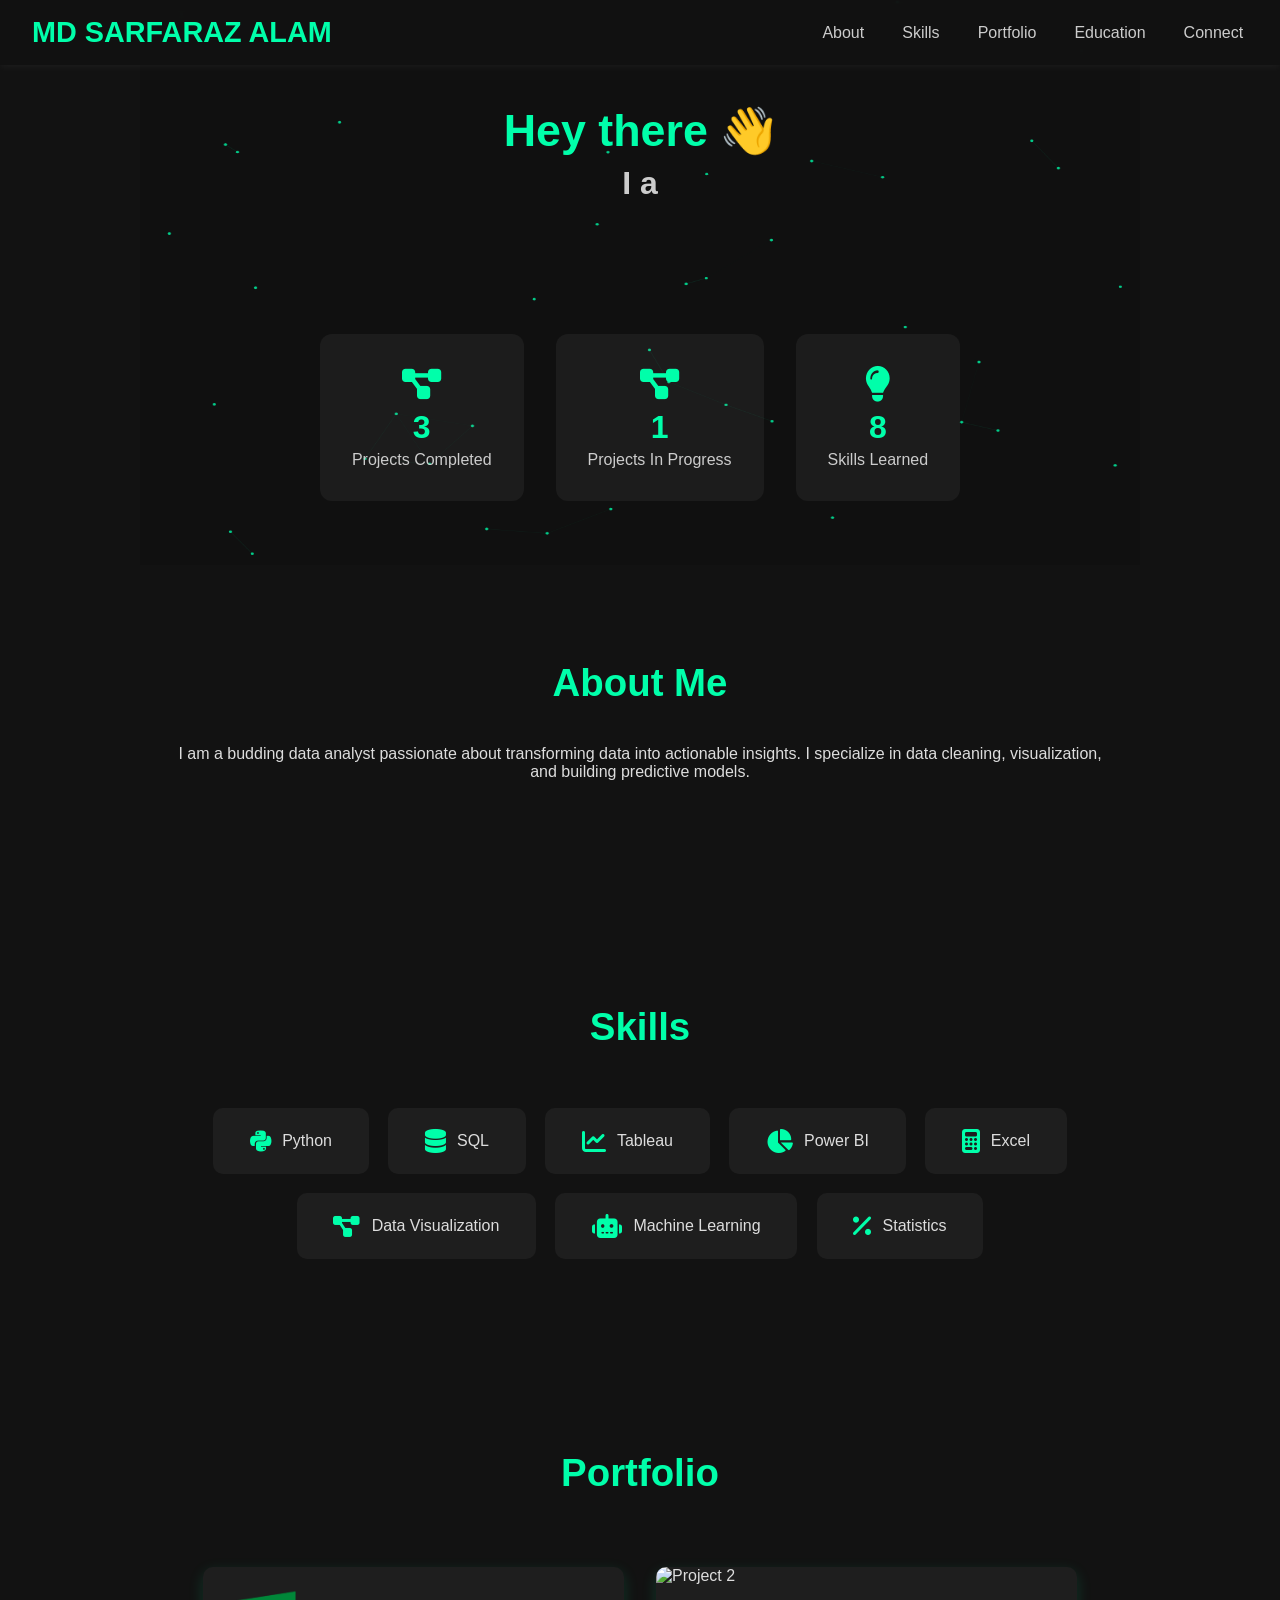
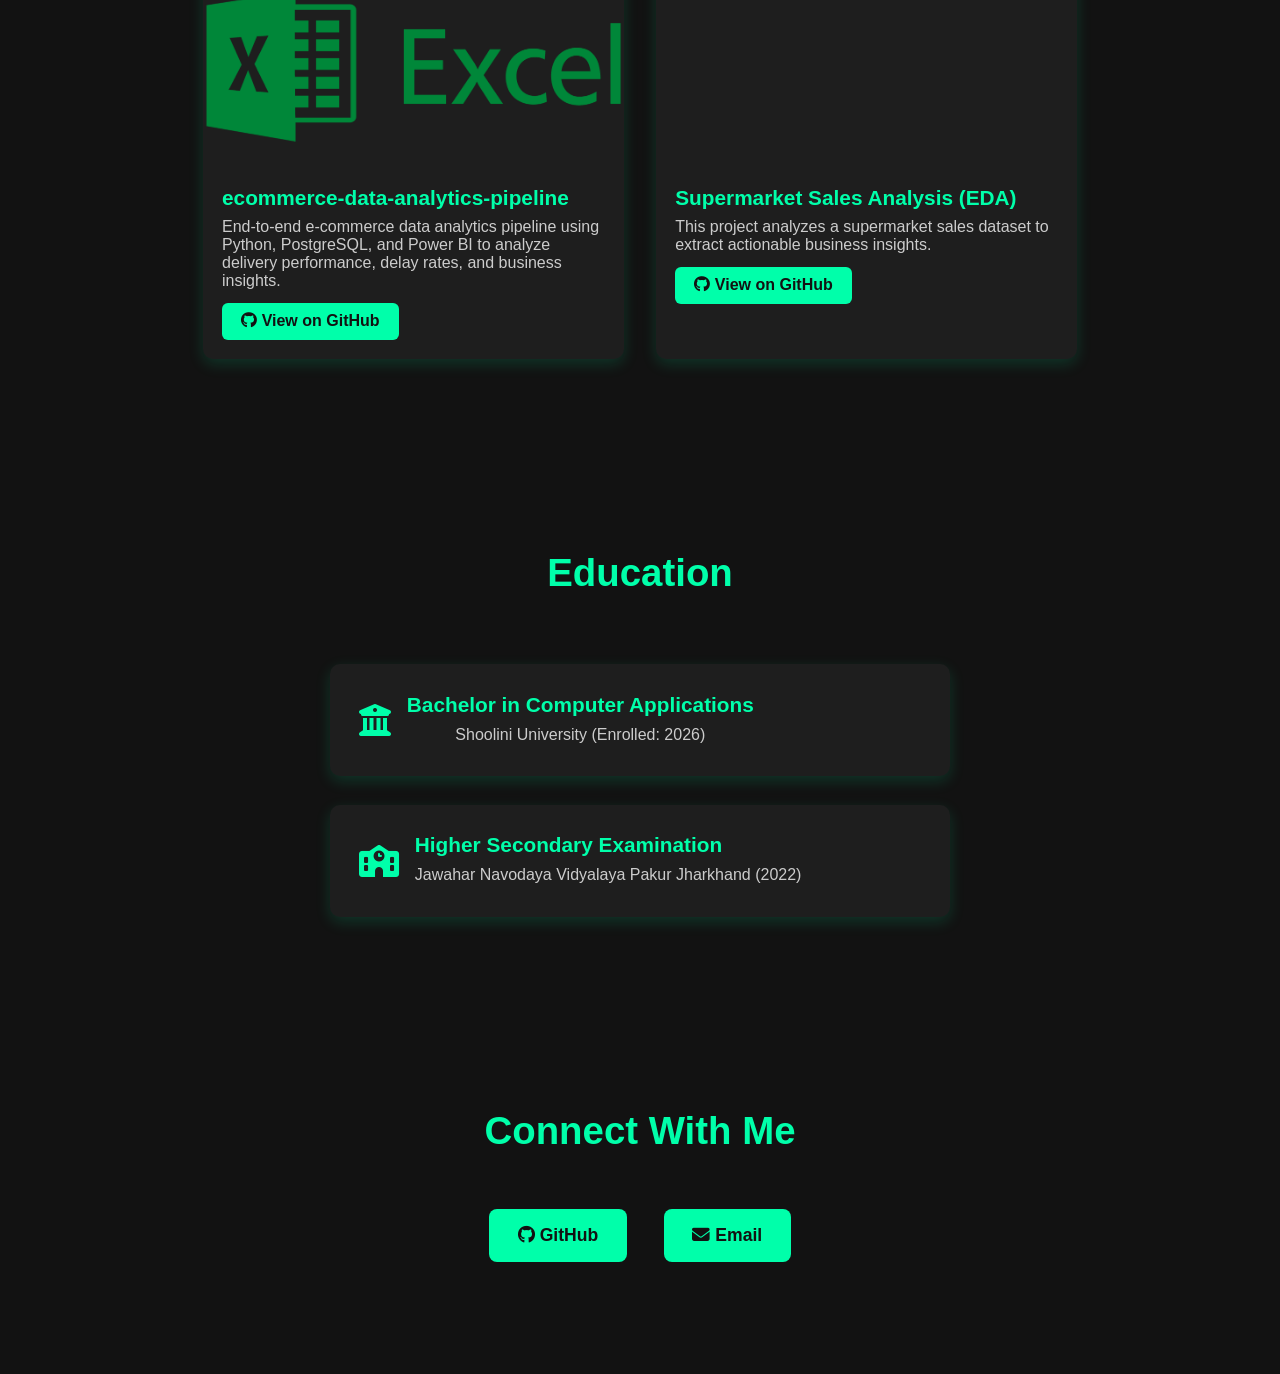
==== index.html @ b736d1e8 "Update index.html" ====
<!DOCTYPE html>
<html lang="en">
<head>
<meta charset="UTF-8">
<meta name="viewport" content="width=device-width, initial-scale=1.0">
<title>Data Analyst Portfolio</title>
<link rel="stylesheet" href="https://cdnjs.cloudflare.com/ajax/libs/font-awesome/6.5.0/css/all.min.css">

<style>
/* ===== Global Styles ===== */
* {margin:0;padding:0;box-sizing:border-box;font-family:'Segoe UI',sans-serif;}
body {background:#121212;color:#ddd;scroll-behavior:smooth;}
a {text-decoration:none;color:inherit;}

/* ===== Header ===== */
header {
  position:fixed;top:0;width:100%;padding:1rem 2rem;
  display:flex;justify-content:space-between;align-items:center;
  background:rgba(18,18,18,0.95);backdrop-filter:blur(8px);
  box-shadow:0 2px 8px rgba(255,255,255,0.05);z-index:1000;
}
header h1 {font-size:1.8rem;color:#00ffaa;font-weight:700;}
nav a {margin-left:1.5rem;font-weight:500;color:#ccc;padding:0.3rem;transition:0.3s;}
nav a.active {color:#00ffaa;border-bottom:2px solid #00ffaa;}
nav a:hover {color:#00ffaa;}

/* ===== Hero Section ===== */
.hero {
  position:relative;display:flex;flex-direction:column;
  align-items:center;justify-content:center;text-align:center;
  padding:6rem 2rem 4rem;overflow:hidden;color:#00ffaa;
}
#hero-bg {position:absolute;top:0;left:0;width:100%;height:100%;z-index:0;}

.hero-text {z-index:1;}
.hero-text h1, .hero-text h2 {
  margin:0.5rem 0;font-weight:700;
}
.hero-text h1 {font-size:2.8rem;}
.hero-text h2 {font-size:2rem;color:#ccc;}

/* ===== Blinking Cursor ===== */
.blink::after {
  content:"|";
  display:inline-block;
  margin-left:3px;
  animation: blink 1.2s infinite;
}
@keyframes blink {
  0%,50%,100% {opacity:1;}
  25%,75% {opacity:0;}
}

/* ===== Resume Button (Fade-in after intro) ===== */
.resume-btn {
  display:inline-block;
  margin:2rem 0 1.5rem 0;
  padding:0.6rem 1.8rem;
  font-size:0.95rem;
  font-weight:600;
  color:#121212;
  background:linear-gradient(135deg,#00ffaa,#00cc88);
  border-radius:50px;
  text-decoration:none;
  opacity:0;
  transform:translateY(20px);
  transition:opacity 1s ease, transform 1s ease;
}
.resume-btn.show {
  opacity:1;
  transform:translateY(0);
}
.resume-btn i {margin-right:0.5rem; transition: transform 0.3s;}
.resume-btn:hover i {transform:translateY(3px);}
.resume-btn:hover {box-shadow:0 6px 18px rgba(0,255,170,0.45);background:linear-gradient(135deg,#00cc88,#00ffaa);}

/* ===== Stats Boxes ===== */
.stats {
  display:flex;justify-content:center;flex-wrap:wrap;gap:2rem;margin-top:2rem;z-index:1;
}
.stat {
  background:rgba(255,255,255,0.05);padding:2rem;border-radius:12px;
  min-width:160px;text-align:center;transition:0.3s;
}
.stat i {font-size:2.2rem;color:#00ffaa;margin-bottom:0.5rem;display:block;}
.stat h3 {font-size:2rem;margin-bottom:0.3rem;}
.stat p {font-size:1rem;color:#ccc;}
.stat:hover {transform:translateY(-5px);box-shadow:0 8px 20px rgba(0,255,170,0.2);}

/* ===== Sections ===== */
section {padding:6rem 2rem;max-width:1000px;margin:auto;}
section h2 {font-size:2.4rem;margin-bottom:2.5rem;text-align:center;color:#00ffaa;}
#about {text-align:center;}
#about p {margin-bottom:2rem;}
.education p {max-width:720px;margin:auto;text-align:center;color:#ccc;font-size:1.1rem;line-height:1.6;}

/* ===== Skills ===== */
.skills {display:flex;flex-wrap:wrap;justify-content:center;gap:1.2rem;}
.skill {
  background:#1e1e1e;padding:1.3rem 2.3rem;border-radius:10px;
  display:flex;align-items:center;gap:0.7rem;font-weight:500;color:#ddd;transition:0.3s;
}
.skill i {font-size:1.5rem;color:#00ffaa;}
.skill:hover {transform:translateY(-5px);box-shadow:0 10px 25px rgba(0,255,170,0.25);}

/* ===== Portfolio ===== */
.portfolio {display:flex;flex-direction:column;gap:2rem;justify-content:center;}
.projects-container {display:flex;flex-wrap:wrap;gap:2rem;justify-content:center;}
.project {
  flex:1 1 45%;max-width:45%;background:#1e1e1e;border-radius:10px;
  overflow:hidden;box-shadow:0 5px 15px rgba(0,255,170,0.15);transition:0.3s;display:flex;flex-direction:column;
}
.project img {width:100%;height:200px;object-fit:cover;transition:transform 0.4s;}
.project-content {padding:1.2rem;}
.project-content h3 {color:#00ffaa;font-size:1.3rem;margin-bottom:0.5rem;}
.project-content p {color:#ccc;margin-bottom:0.8rem;}
.project-btn {
  display:inline-block;padding:0.6rem 1.2rem;background:#00ffaa;color:#121212;
  border-radius:6px;font-weight:600;transition:0.3s;
}
.project-btn:hover {background:#00cc88;transform:scale(1.05);}
.project:hover img {transform:scale(1.05);}
.project:hover {transform:translateY(-5px);box-shadow:0 12px 35px rgba(0,255,170,0.3);}

/* ===== Education ===== */
.education {display:flex;flex-direction:column;gap:1.8rem;align-items:center;}
.edu-item {
  background:#1e1e1e;padding:1.8rem;border-radius:10px;width:100%;max-width:620px;
  display:flex;align-items:center;gap:1rem;box-shadow:0 5px 15px rgba(0,255,170,0.15);
}
.edu-item img {width:50px;height:50px;object-fit:contain;}
.edu-text {display:flex;flex-direction:column;}
.edu-text h3 {color:#00ffaa;margin-bottom:0.3rem;font-size:1.3rem;}
.edu-text p {color:#ccc;font-size:1rem;}

/* ===== Contact ===== */
.contact {text-align:center;}
.contact a {
  display:inline-block;margin:1rem;padding:1rem 1.8rem;border-radius:8px;
  background:#00ffaa;color:#121212;font-weight:600;transition:0.3s;font-size:1.1rem;
}
.contact a:hover {background:#00cc88;transform:scale(1.05);}

/* ===== Footer ===== */
footer {text-align:center;padding:2rem;background:#121212;color:#ccc;}

/* ===== Responsive ===== */
@media(max-width:768px){
  .project{flex:1 1 100%;max-width:100%;}
  .skill{padding:1rem 1.8rem;}
  .edu-item{flex-direction:column;align-items:center;text-align:center;}
}
</style>
</head>
<body>

<header>
<h1>MD SARFARAZ ALAM</h1>
<nav>
<a href="#about">About</a>
<a href="#skills">Skills</a>
<a href="#portfolio">Portfolio</a>
<a href="#education">Education</a>
<a href="#contact">Connect</a>
</nav>
</header>

<section class="hero">
  <canvas id="hero-bg"></canvas>

  <div class="hero-text">
    <h1 id="line1"></h1>
    <h2 id="line2"></h2>
    <h3 id="line3"></h3>
  </div>

  <a href="resume.pdf" download class="resume-btn">
  <span><i class="fas fa-file-download"></i> Download Resume</span>
</a>

  <div class="stats">
    <div class="stat">
      <i class="fas fa-project-diagram"></i>
      <h3>3</h3>
      <p>Projects Completed</p>
    </div>
    <div class="stat">
      <i class="fas fa-project-diagram"></i>
      <h3>1</h3>
      <p>Projects In Progress</p>
    </div>
    <div class="stat">
      <i class="fas fa-lightbulb"></i>
      <h3>8</h3>
      <p>Skills Learned</p>
    </div>
  </div>
</section>
<section id="about">
<h2>About Me</h2>
<p>I am a budding data analyst passionate about transforming data into actionable insights. I specialize in data cleaning, visualization, and building predictive models.</p>
</section>

<section id="skills" class="skills">
<h2>Skills</h2>
<div class="skills">
<div class="skill"><i class="fab fa-python"></i> Python</div>
<div class="skill"><i class="fas fa-database"></i> SQL</div>
<div class="skill"><i class="fas fa-chart-line"></i> Tableau</div>
<div class="skill"><i class="fas fa-chart-pie"></i> Power BI</div>
<div class="skill"><i class="fas fa-calculator"></i> Excel</div>
<div class="skill"><i class="fas fa-project-diagram"></i> Data Visualization</div>
<div class="skill"><i class="fas fa-robot"></i> Machine Learning</div>
<div class="skill"><i class="fas fa-percent"></i> Statistics</div>
</div>
</section>

<section id="portfolio" class="portfolio">
<h2>Portfolio</h2>

<div class="projects-container">
<div class="project">
  <img src="Microsoft-Excel.png" alt="Project 1">
  <div class="project-content">
    <h3>ecommerce-data-analytics-pipeline</h3>
    <p>End-to-end e-commerce data analytics pipeline using Python, PostgreSQL, and Power BI to analyze delivery performance, delay rates, and business insights.

</p>
    <a href="https://github.com/sarfarazalamgit/ecommerce-data-analytics-pipeline" target="_blank" class="project-btn"><i class="fab fa-github"></i> View on GitHub</a>
  </div>
</div>

<div class="project">
  <img src="https://via.placeholder.com/400x200?text=Project+2" alt="Project 2">
  <div class="project-content">
    <h3>Supermarket Sales Analysis (EDA)</h3>
    <p>This project analyzes a supermarket sales dataset to extract actionable business insights.</p>
    <a href="https://github.com/sarfarazalamgit/supermarket-sales-analysis" target="_blank" class="project-btn"><i class="fab fa-github"></i> View on GitHub</a>
  </div>
</div>
</div>
</section>

<section id="education" class="education">
<h2>Education</h2>

<div class="edu-item">
  <i class="fas fa-university fa-2x" style="color:#00ffaa;"></i>
  <div class="edu-text">
    <h3>Bachelor in Computer Applications</h3>
    <p>Shoolini University (Enrolled: 2026)</p>
  </div>
</div>

<div class="edu-item">
  <i class="fas fa-school fa-2x" style="color:#00ffaa;"></i>
  <div class="edu-text">
    <h3>Higher Secondary Examination</h3>
    <p>Jawahar Navodaya Vidyalaya Pakur Jharkhand (2022)</p>
  </div>
</div>

</section>

<section id="contact" class="contact">
<h2>Connect With Me</h2>
<a href="https://github.com/sarfarazalamgit" target="_blank"><i class="fab fa-github"></i> GitHub</a>
<a href="mailto:sarfarazalam@tutamail.com"><i class="fas fa-envelope"></i> Email</a>
</section>

<script>
// ===== Calm Particle Network =====
const canvas = document.getElementById('hero-bg');
const ctx = canvas.getContext('2d');
let particles = [];
let mouse = { x: null, y: null };

// Resize canvas
function resizeCanvas() {
  canvas.width = window.innerWidth;
  canvas.height = window.innerHeight;
}
resizeCanvas();
window.addEventListener('resize', resizeCanvas);

// Mouse interaction
canvas.addEventListener('mousemove', e => {
  mouse.x = e.clientX;
  mouse.y = e.clientY;
});
canvas.addEventListener('mouseleave', () => {
  mouse.x = null;
  mouse.y = null;
});

// Particle class
class Particle {
  constructor() {
    this.x = Math.random() * canvas.width;
    this.y = Math.random() * canvas.height;
    this.vx = (Math.random() - 0.5) * 0.2;
    this.vy = (Math.random() - 0.5) * 0.2;
    this.radius = 2;
  }

  update() {
    this.x += this.vx;
    this.y += this.vy;

    if (this.x < 0 || this.x > canvas.width) this.vx *= -1;
    if (this.y < 0 || this.y > canvas.height) this.vy *= -1;

    if (mouse.x && mouse.y) {
      let dx = this.x - mouse.x;
      let dy = this.y - mouse.y;
      let dist = Math.sqrt(dx*dx + dy*dy);
      if (dist < 100) {
        this.vx += dx * 0.0005;
        this.vy += dy * 0.0005;
      }
    }
  }

  draw() {
    ctx.beginPath();
    ctx.arc(this.x, this.y, this.radius, 0, Math.PI * 2);
    ctx.fillStyle = 'rgba(0,255,170,0.6)';
    ctx.fill();
  }
}

// Create particles
for (let i = 0; i < 40; i++) {
  particles.push(new Particle());
}

// Connect particles
function connectParticles() {
  for (let i = 0; i < particles.length; i++) {
    for (let j = i + 1; j < particles.length; j++) {
      let dx = particles[i].x - particles[j].x;
      let dy = particles[i].y - particles[j].y;
      let dist = Math.sqrt(dx*dx + dy*dy);

      if (dist < 120) {
        ctx.beginPath();
        ctx.strokeStyle = `rgba(0,255,170,${0.15 * (1 - dist / 120)})`;
        ctx.lineWidth = 0.5;
        ctx.moveTo(particles[i].x, particles[i].y);
        ctx.lineTo(particles[j].x, particles[j].y);
        ctx.stroke();
      }
    }
  }
}

// Animate
function animate() {
  ctx.fillStyle = 'rgba(18,18,18,0.2)';
  ctx.fillRect(0, 0, canvas.width, canvas.height);

  particles.forEach(p => {
    p.update();
    p.draw();
  });

  connectParticles();
  requestAnimationFrame(animate);
}

animate();


// ===== Typing Animation =====
const line1Text = "Hey there 👋";
const line2Text = "I am MD SARFARAZ ALAM";
const line3Text = "Data Analyst";

function typeText(elementId, text, speed = 100, callback) {
  let i = 0;
  const elem = document.getElementById(elementId);

  function typing() {
    if (i < text.length) {
      elem.innerHTML += text.charAt(i);
      i++;
      setTimeout(typing, speed);
    } else if (callback) {
      callback();
    }
  }

  typing();
}

// Start typing
setTimeout(() => {
  typeText("line1", line1Text, 100, () => {
    typeText("line2", line2Text, 100, () => {
      typeText("line3", line3Text, 100, () => {

        // blinking cursor ONLY on last line
        document.getElementById("line3").classList.add("blink");

        // show resume button AFTER full intro
        const btn = document.querySelector(".resume-btn");
        btn.classList.add("show");

      });
    });
  });
}, 500);

// ===== Scroll Spy for Nav =====
const sections = document.querySelectorAll("section");
const navLinks = document.querySelectorAll("nav a");

function scrollSpy() {
  const scrollPos = window.scrollY + window.innerHeight / 2;

  sections.forEach(section => {
    const top = section.offsetTop;
    const bottom = top + section.offsetHeight;
    const id = section.getAttribute("id");

    if (scrollPos >= top && scrollPos < bottom) {
      navLinks.forEach(link => link.classList.remove("active"));
      const activeLink = document.querySelector(`nav a[href="#${id}"]`);
      if (activeLink) activeLink.classList.add("active");
    }
  });
}

// Trigger on scroll
window.addEventListener("scroll", scrollSpy);

// Initial call to highlight correct tab on page load
scrollSpy();
</script>

</body>
</html>
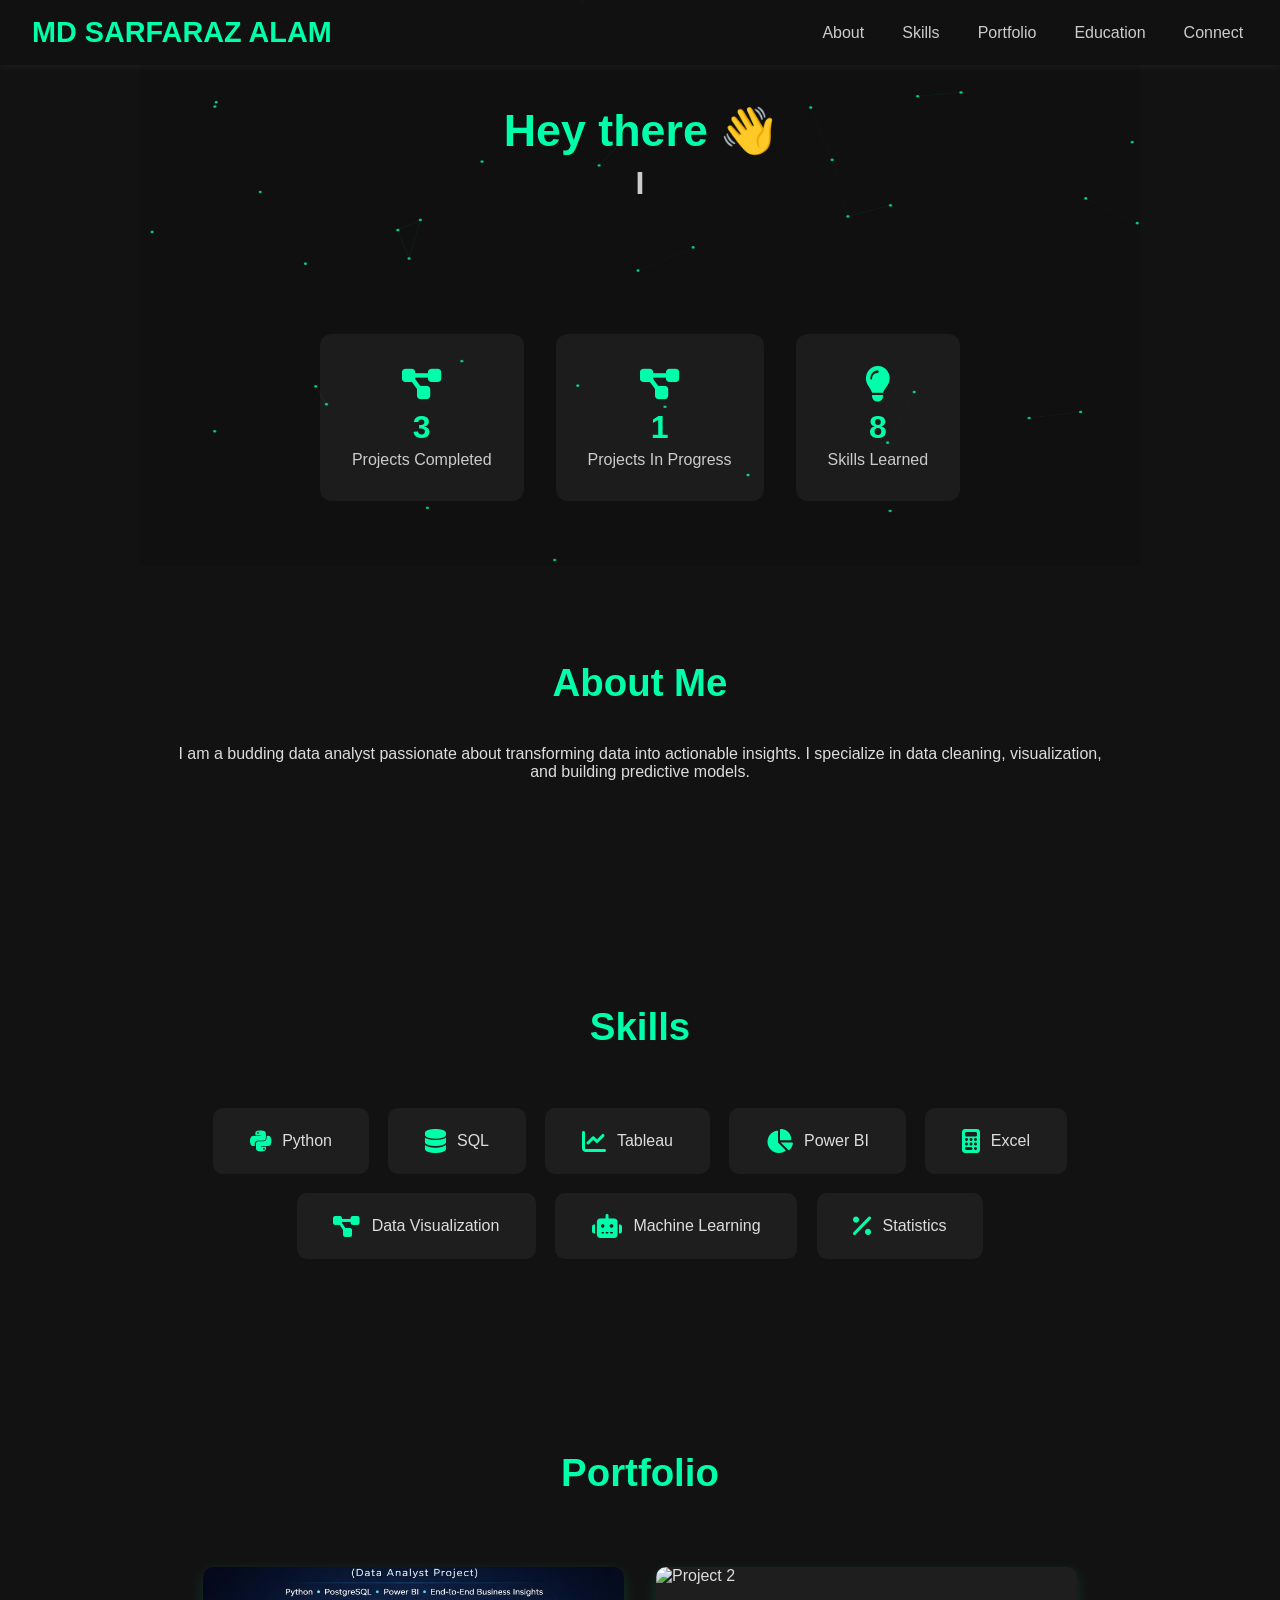
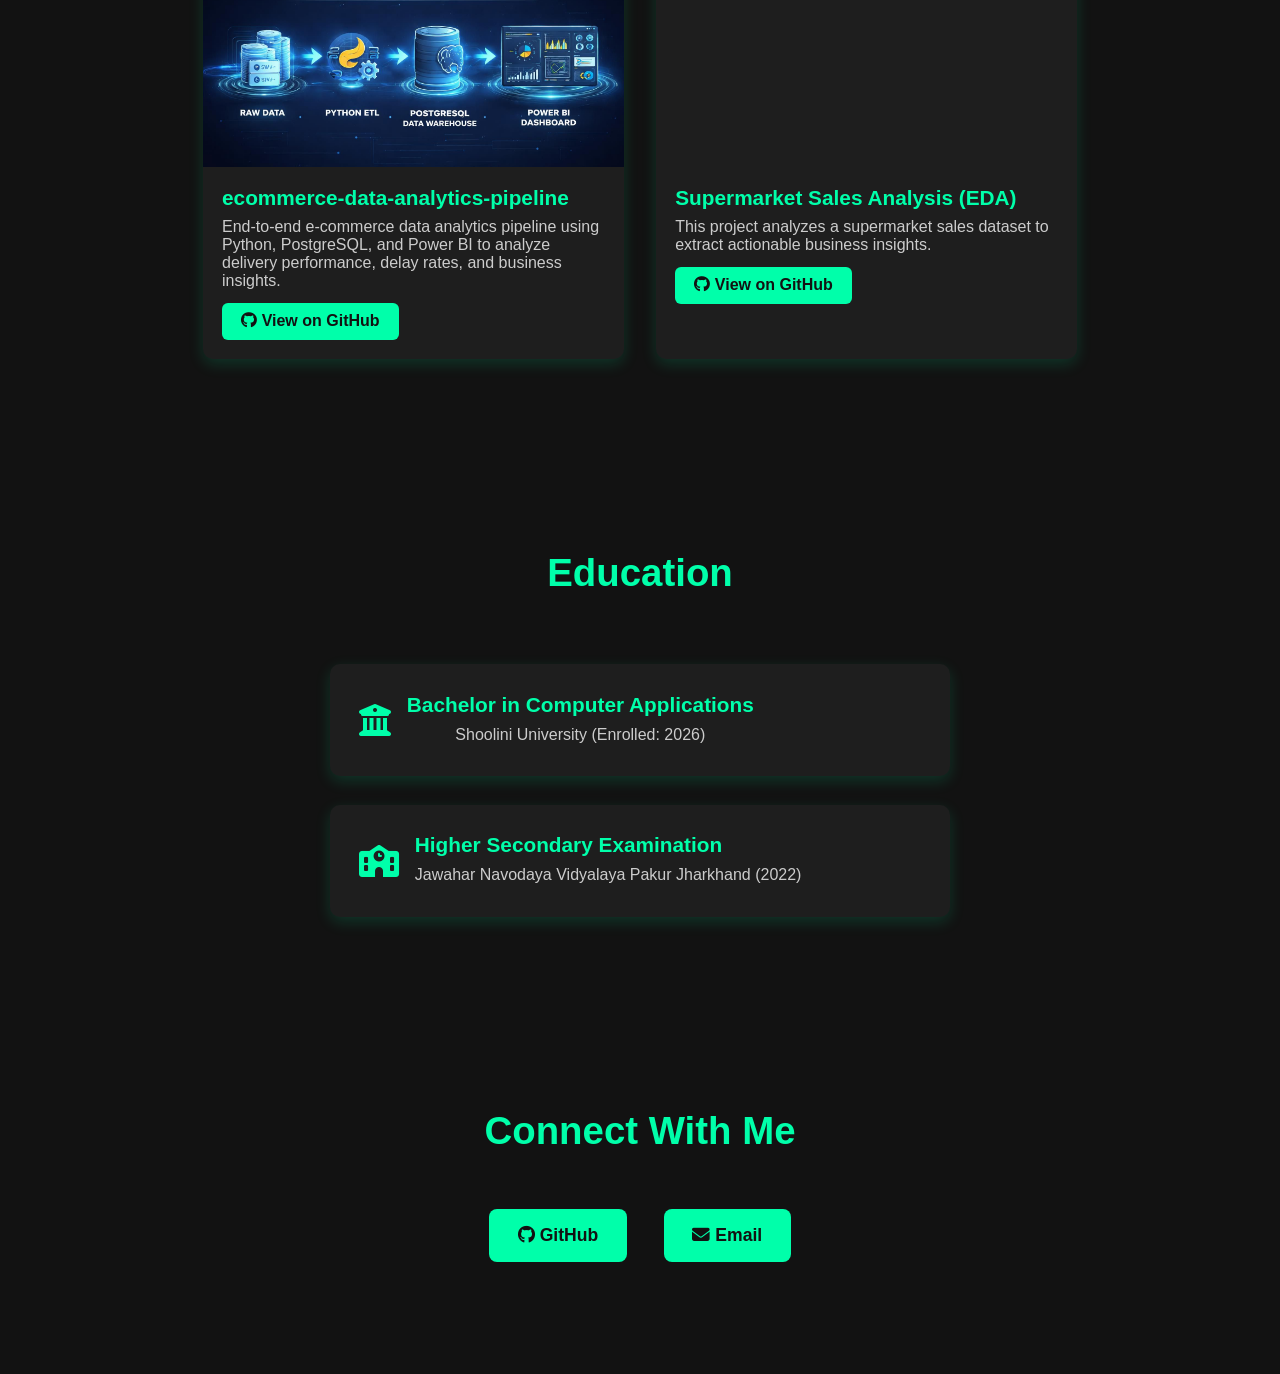
==== commit 78140979: "Update index.html" ====
--- a/index.html
+++ b/index.html
@@ -220,7 +220,7 @@
 
 <div class="projects-container">
 <div class="project">
-  <img src="Microsoft-Excel.png" alt="Project 1">
+  <img src="banner.jpeg" alt="Project 1">
   <div class="project-content">
     <h3>ecommerce-data-analytics-pipeline</h3>
     <p>End-to-end e-commerce data analytics pipeline using Python, PostgreSQL, and Power BI to analyze delivery performance, delay rates, and business insights.
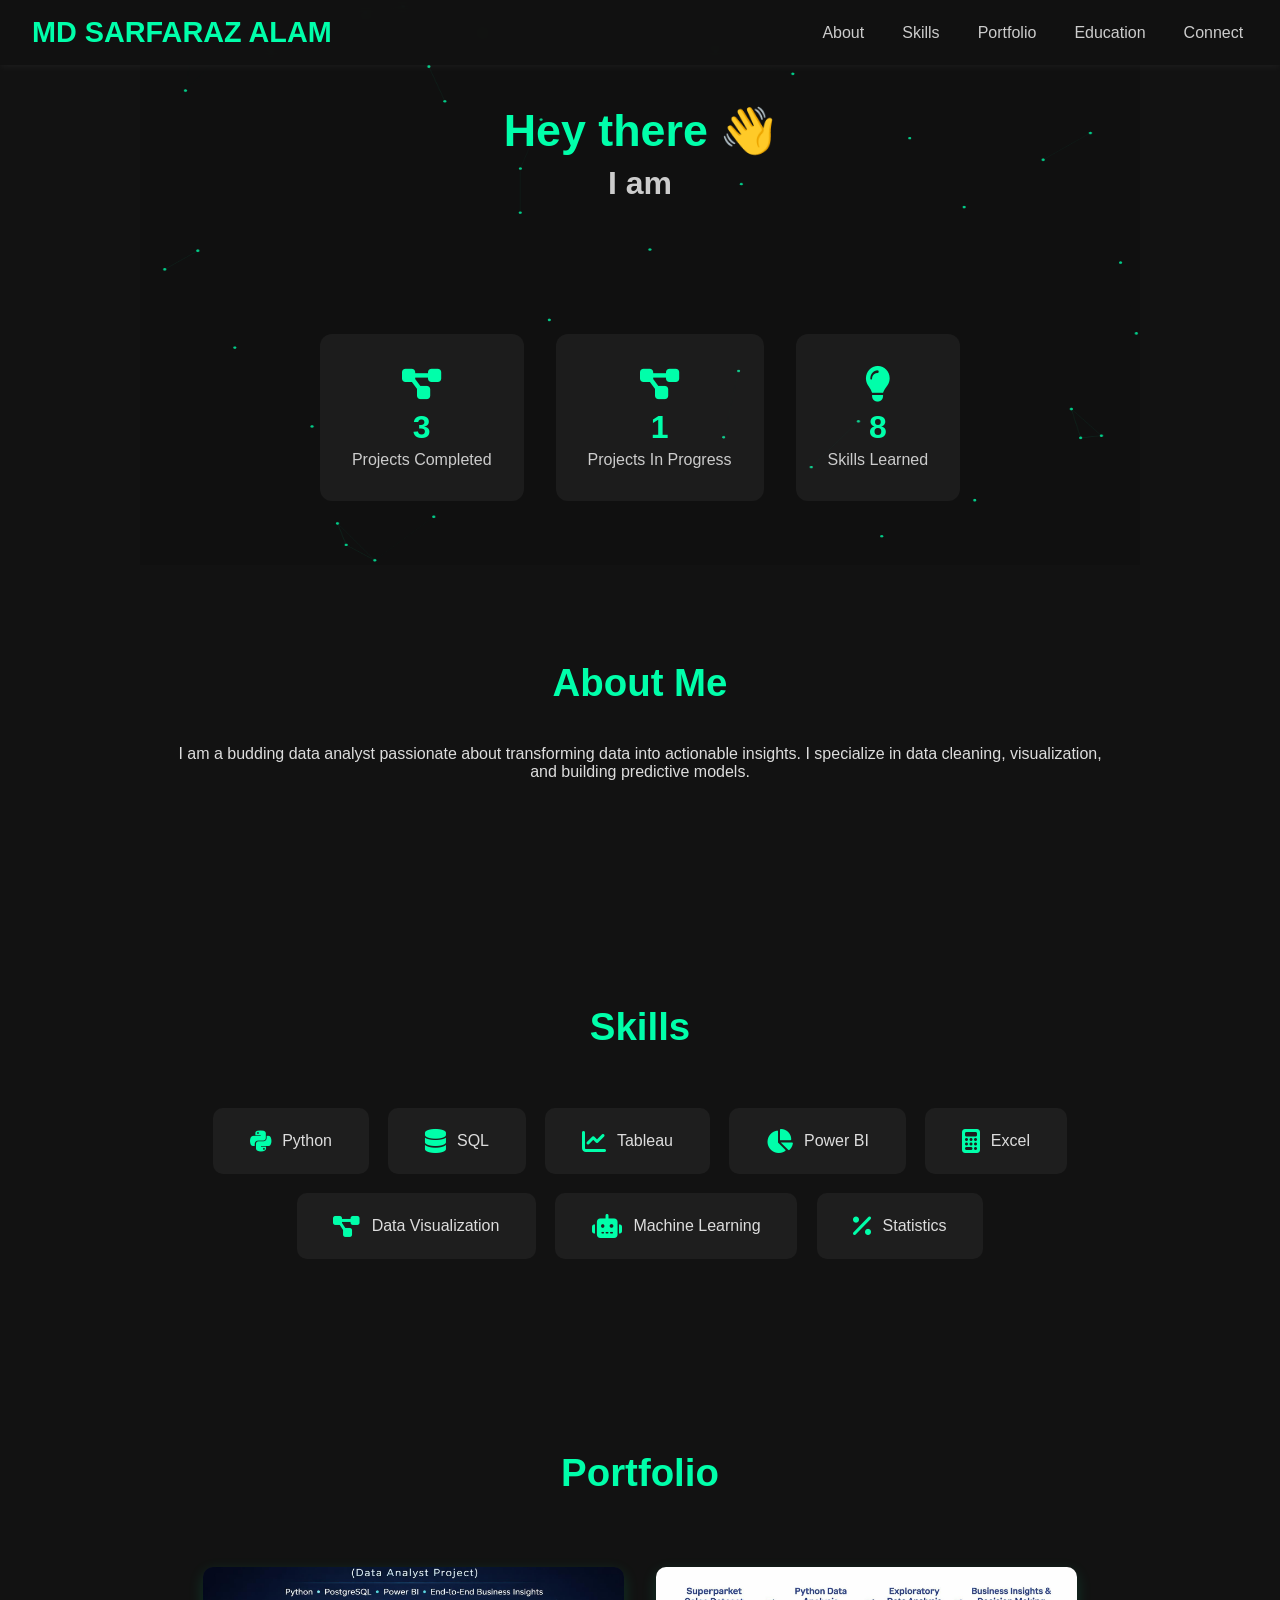
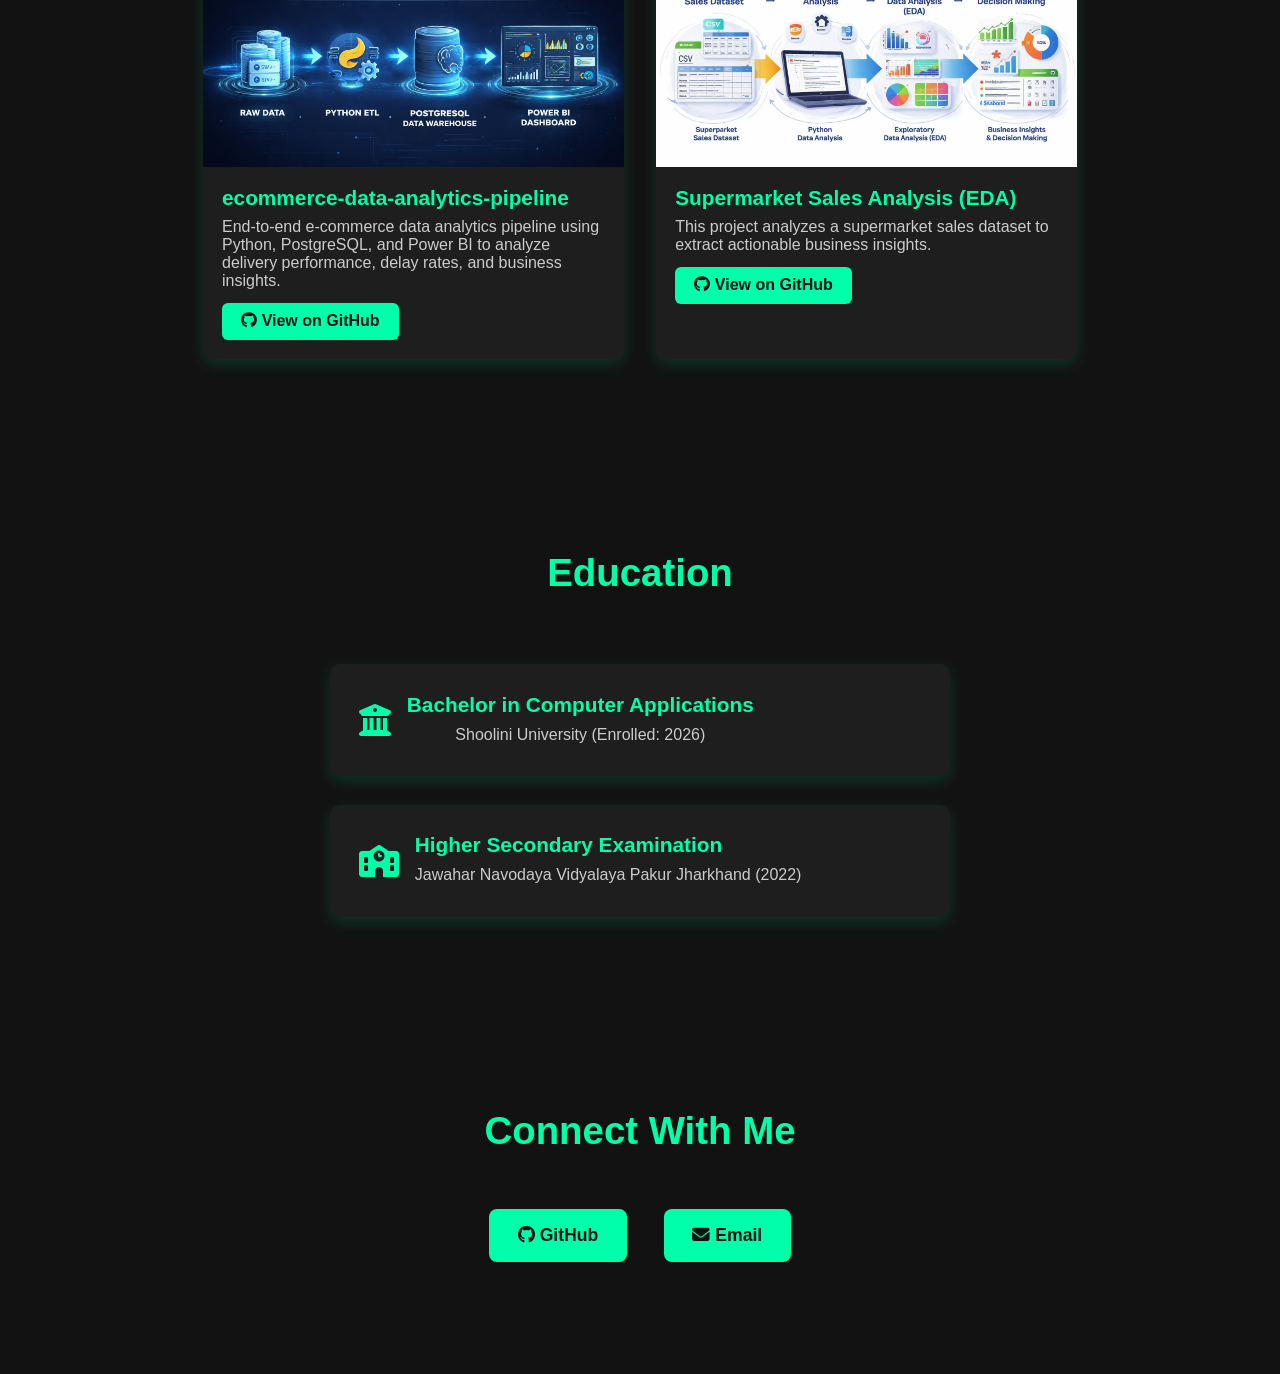
==== commit d8f2fd88: "Update index.html" ====
--- a/index.html
+++ b/index.html
@@ -231,7 +231,7 @@
 </div>
 
 <div class="project">
-  <img src="https://via.placeholder.com/400x200?text=Project+2" alt="Project 2">
+  <img src="eda_banner.jpeg" alt="Project 2">
   <div class="project-content">
     <h3>Supermarket Sales Analysis (EDA)</h3>
     <p>This project analyzes a supermarket sales dataset to extract actionable business insights.</p>
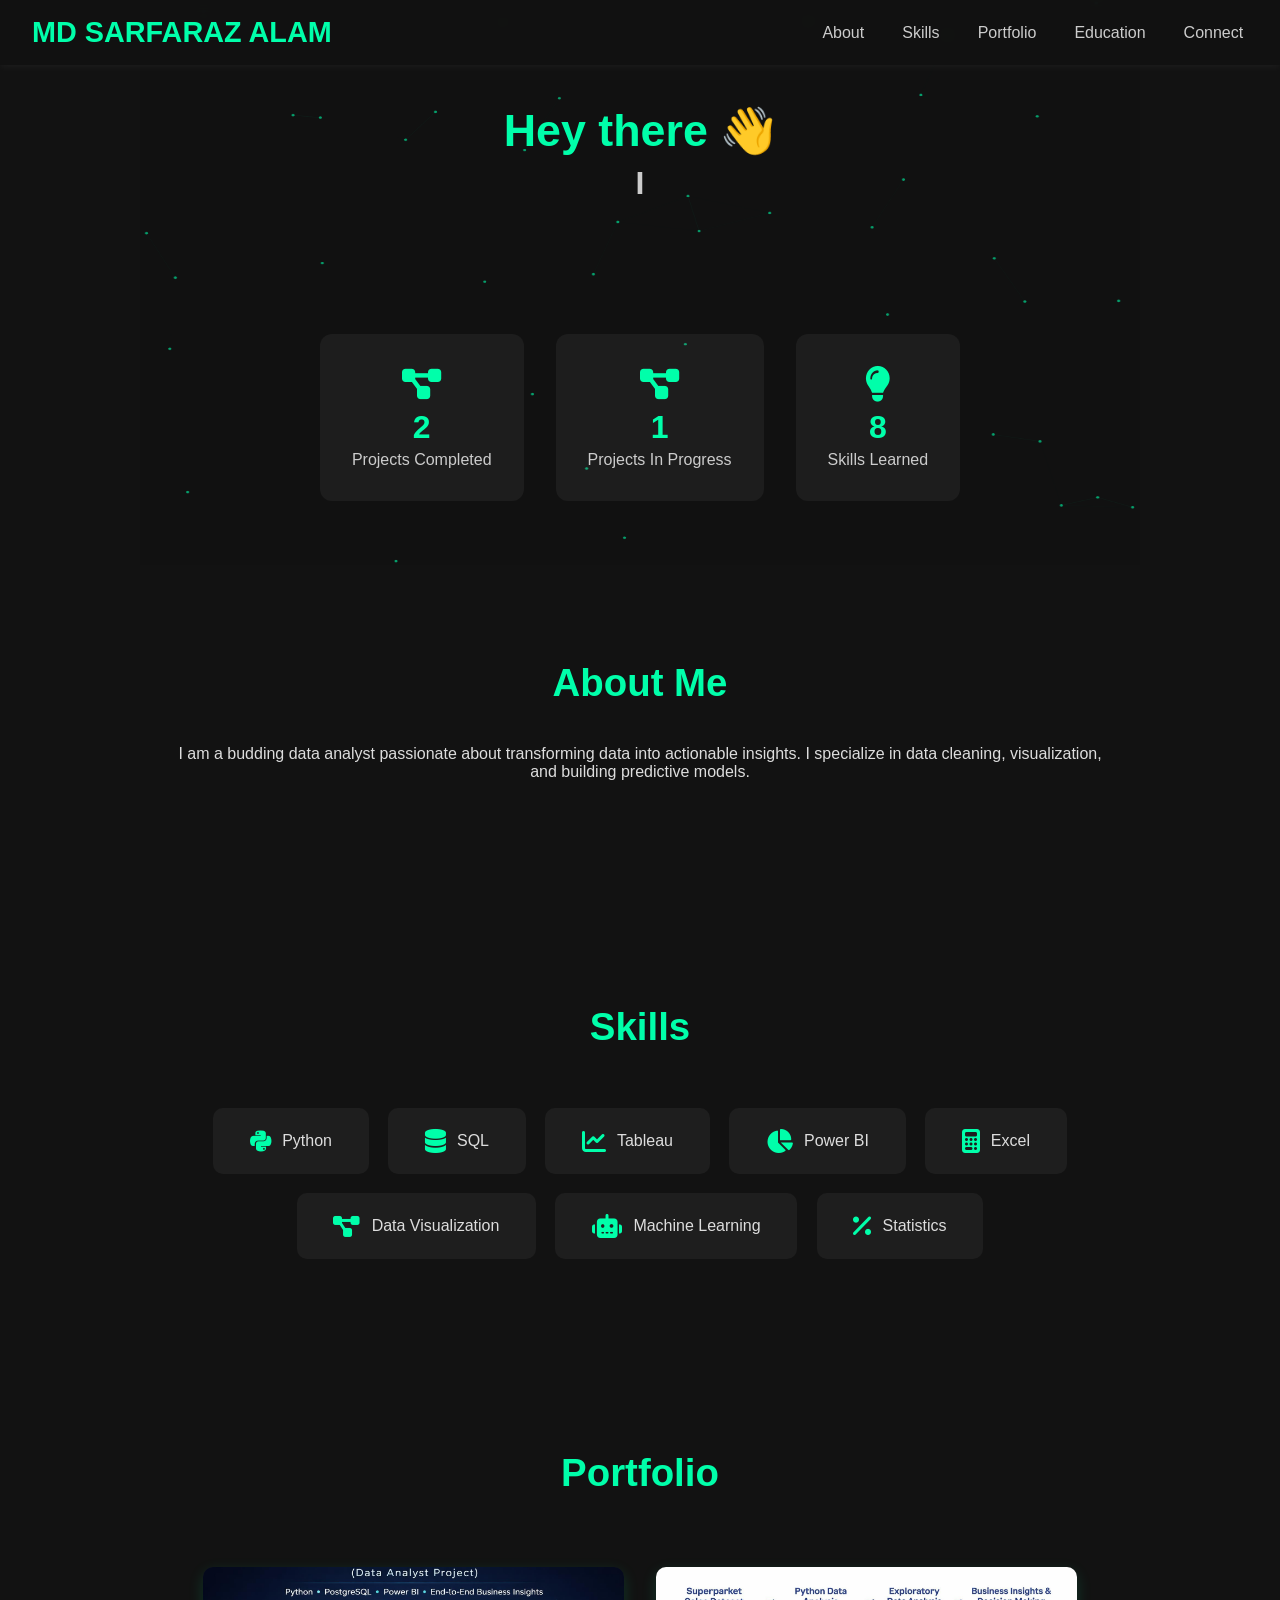
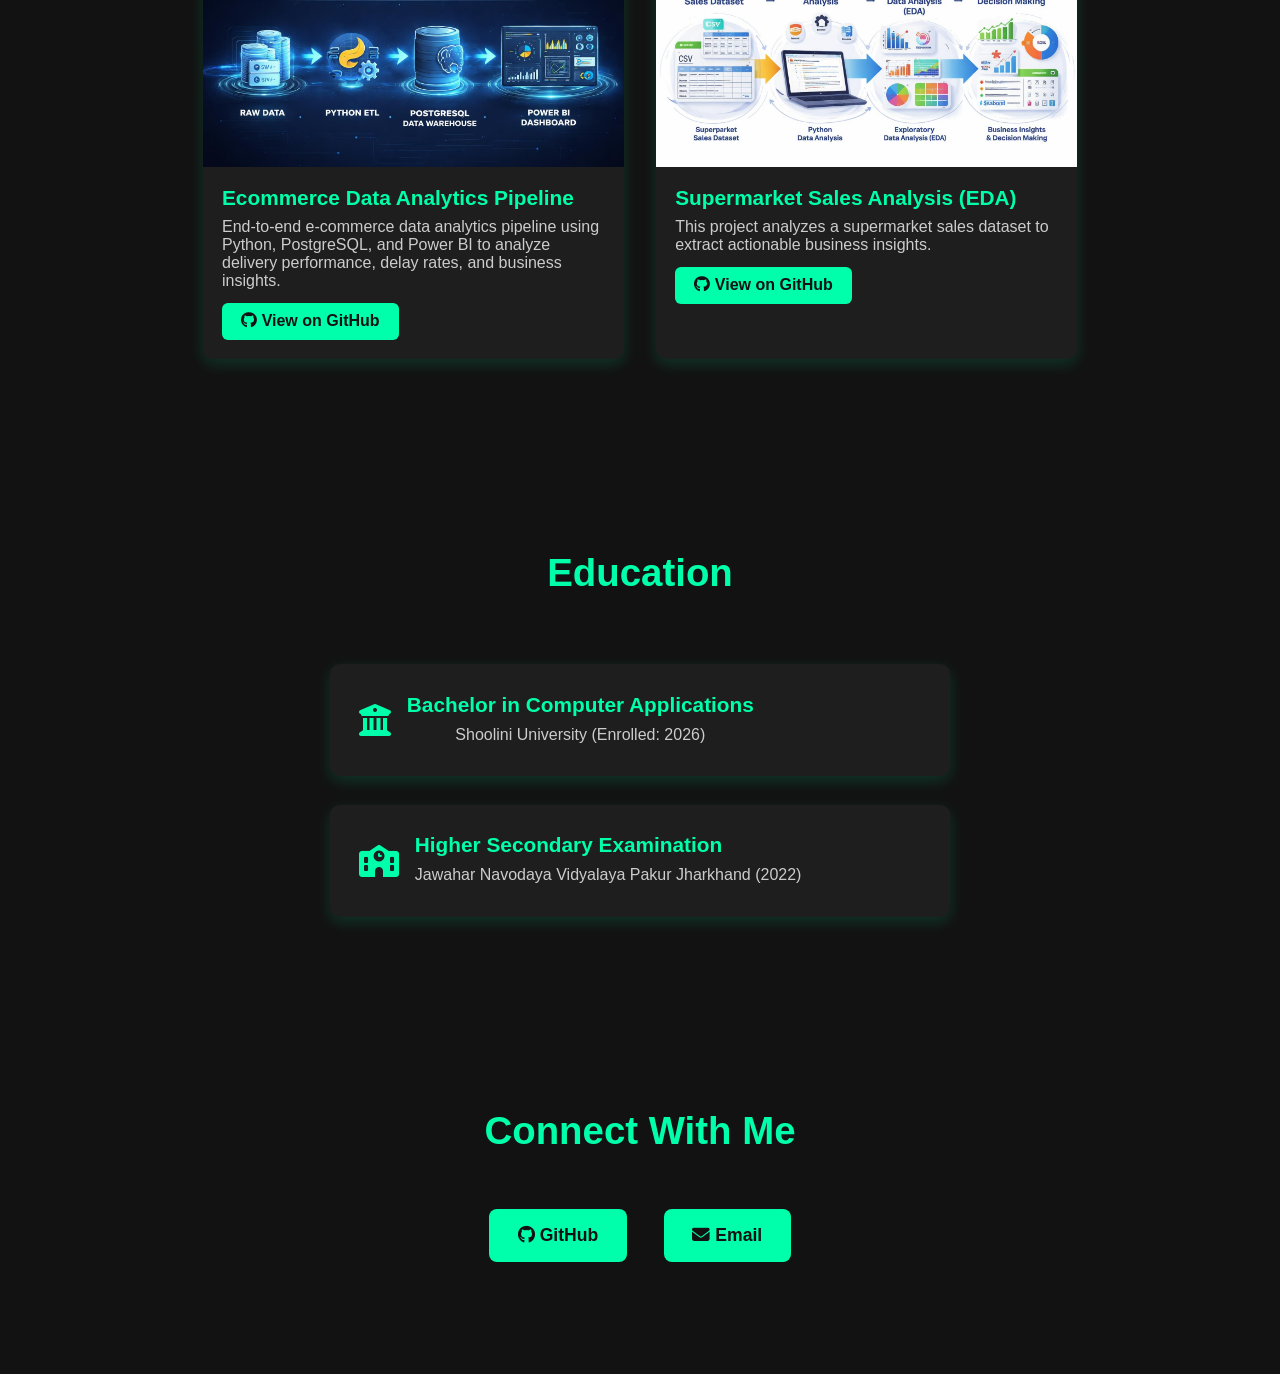
==== commit 34b886de: "Update index.html" ====
--- a/index.html
+++ b/index.html
@@ -181,7 +181,7 @@
   <div class="stats">
     <div class="stat">
       <i class="fas fa-project-diagram"></i>
-      <h3>3</h3>
+      <h3>2</h3>
       <p>Projects Completed</p>
     </div>
     <div class="stat">
@@ -222,7 +222,7 @@
 <div class="project">
   <img src="banner.jpeg" alt="Project 1">
   <div class="project-content">
-    <h3>ecommerce-data-analytics-pipeline</h3>
+    <h3>Ecommerce Data Analytics Pipeline</h3>
     <p>End-to-end e-commerce data analytics pipeline using Python, PostgreSQL, and Power BI to analyze delivery performance, delay rates, and business insights.
 
 </p>
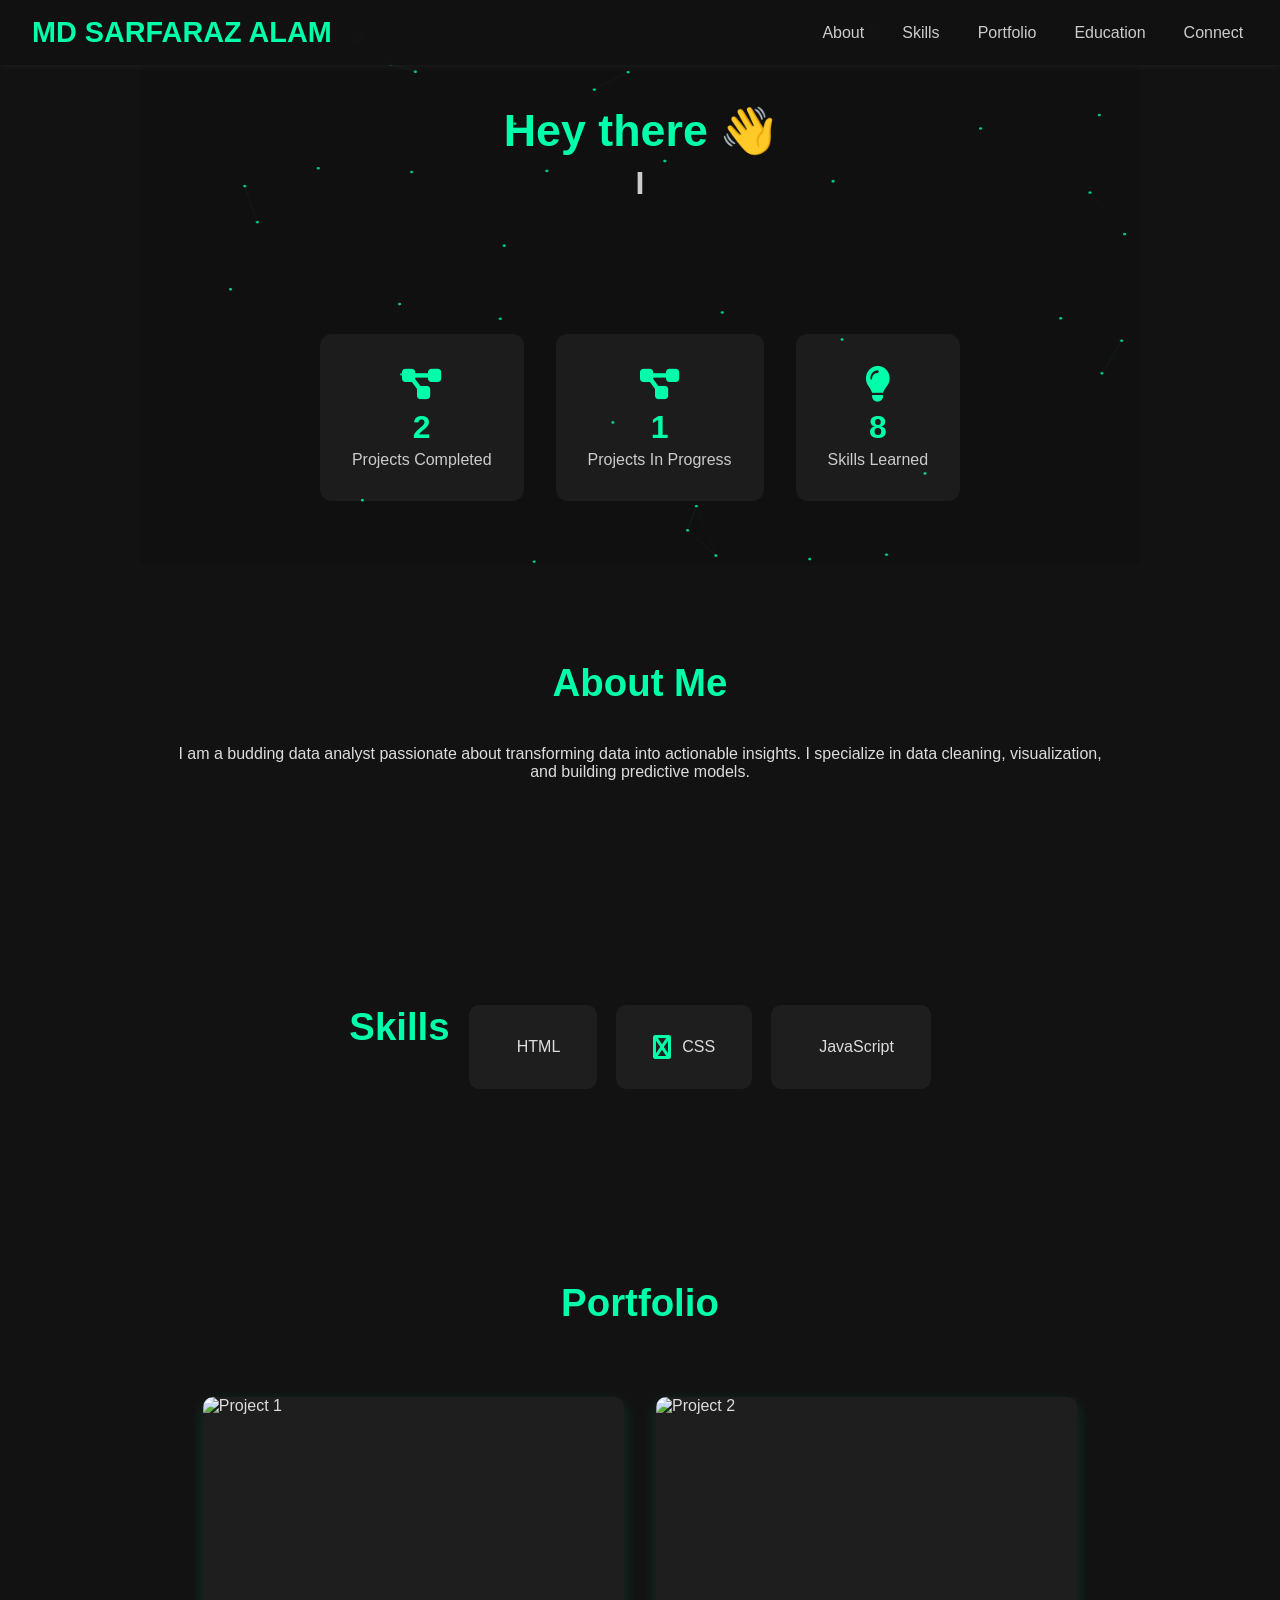
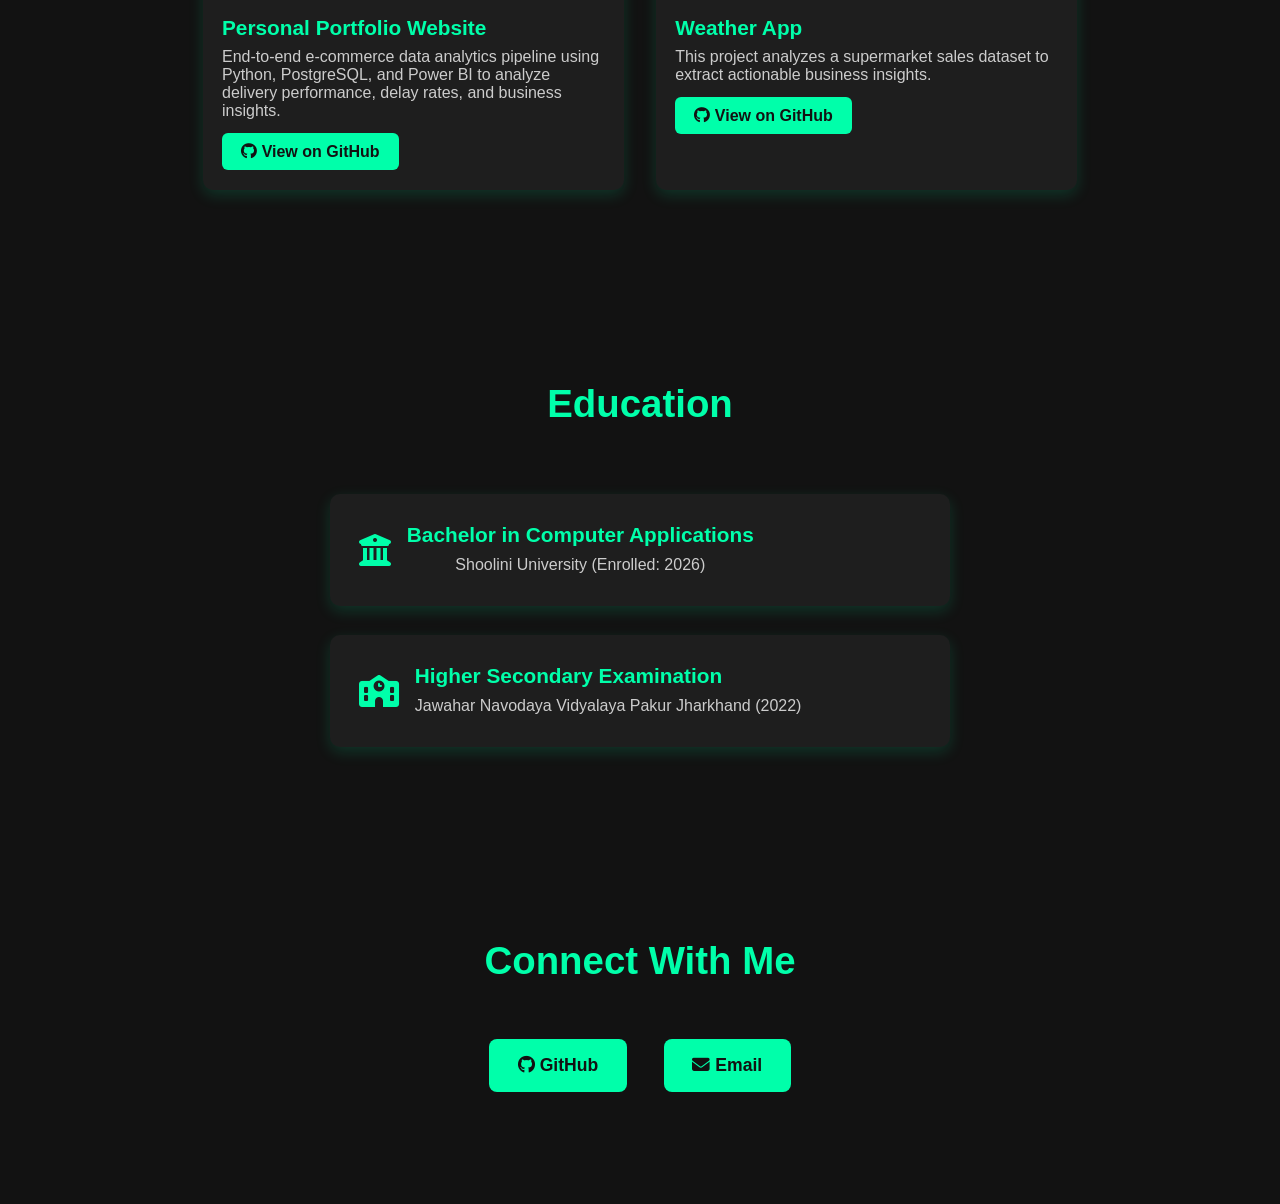
==== commit 78766948: "Update index.html" ====
--- a/index.html
+++ b/index.html
@@ -3,7 +3,7 @@
 <head>
 <meta charset="UTF-8">
 <meta name="viewport" content="width=device-width, initial-scale=1.0">
-<title>Data Analyst Portfolio</title>
+<title>Frontend Developer Portfolio</title>
 <link rel="stylesheet" href="https://cdnjs.cloudflare.com/ajax/libs/font-awesome/6.5.0/css/all.min.css">
 
 <style>
@@ -204,14 +204,9 @@
 <section id="skills" class="skills">
 <h2>Skills</h2>
 <div class="skills">
-<div class="skill"><i class="fab fa-python"></i> Python</div>
-<div class="skill"><i class="fas fa-database"></i> SQL</div>
-<div class="skill"><i class="fas fa-chart-line"></i> Tableau</div>
-<div class="skill"><i class="fas fa-chart-pie"></i> Power BI</div>
-<div class="skill"><i class="fas fa-calculator"></i> Excel</div>
-<div class="skill"><i class="fas fa-project-diagram"></i> Data Visualization</div>
-<div class="skill"><i class="fas fa-robot"></i> Machine Learning</div>
-<div class="skill"><i class="fas fa-percent"></i> Statistics</div>
+<div class="skill"><i class="fab fa-html"></i> HTML</div>
+<div class="skill"><i class="fas fa-css"></i> CSS</div>
+<div class="skill"><i class="fas fa-javascript"></i> JavaScript</div>
 </div>
 </section>
 
@@ -220,9 +215,9 @@
 
 <div class="projects-container">
 <div class="project">
-  <img src="banner.jpeg" alt="Project 1">
+  <img src="portfolio.jpeg" alt="Project 1">
   <div class="project-content">
-    <h3>Ecommerce Data Analytics Pipeline</h3>
+    <h3>Personal Portfolio Website</h3>
     <p>End-to-end e-commerce data analytics pipeline using Python, PostgreSQL, and Power BI to analyze delivery performance, delay rates, and business insights.
 
 </p>
@@ -231,9 +226,9 @@
 </div>
 
 <div class="project">
-  <img src="eda_banner.jpeg" alt="Project 2">
+  <img src="weather.jpeg" alt="Project 2">
   <div class="project-content">
-    <h3>Supermarket Sales Analysis (EDA)</h3>
+    <h3>Weather App</h3>
     <p>This project analyzes a supermarket sales dataset to extract actionable business insights.</p>
     <a href="https://github.com/sarfarazalamgit/supermarket-sales-analysis" target="_blank" class="project-btn"><i class="fab fa-github"></i> View on GitHub</a>
   </div>
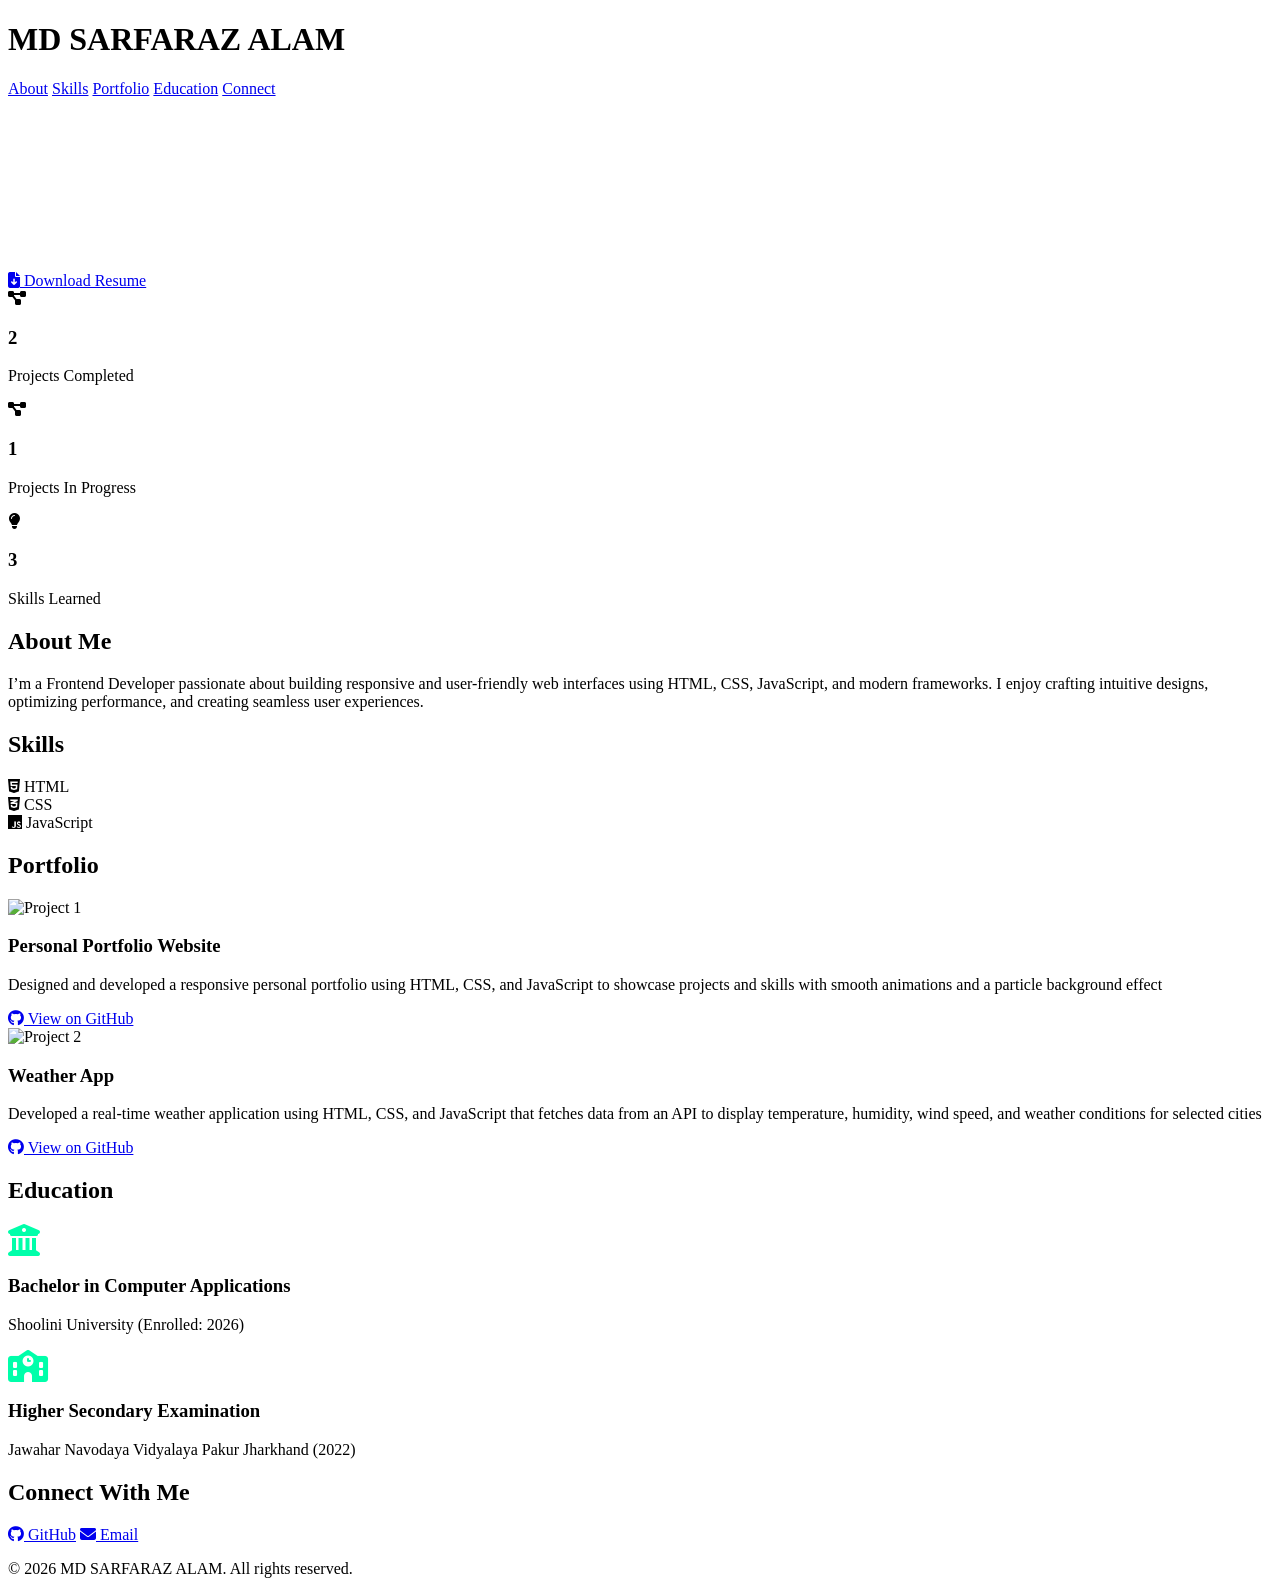
==== commit c9cb7cb5: "Update index.html" ====
--- a/index.html
+++ b/index.html
@@ -1,437 +1,139 @@
 <!DOCTYPE html>
 <html lang="en">
 <head>
-<meta charset="UTF-8">
-<meta name="viewport" content="width=device-width, initial-scale=1.0">
-<title>Frontend Developer Portfolio</title>
-<link rel="stylesheet" href="https://cdnjs.cloudflare.com/ajax/libs/font-awesome/6.5.0/css/all.min.css">
-
-<style>
-/* ===== Global Styles ===== */
-* {margin:0;padding:0;box-sizing:border-box;font-family:'Segoe UI',sans-serif;}
-body {background:#121212;color:#ddd;scroll-behavior:smooth;}
-a {text-decoration:none;color:inherit;}
-
-/* ===== Header ===== */
-header {
-  position:fixed;top:0;width:100%;padding:1rem 2rem;
-  display:flex;justify-content:space-between;align-items:center;
-  background:rgba(18,18,18,0.95);backdrop-filter:blur(8px);
-  box-shadow:0 2px 8px rgba(255,255,255,0.05);z-index:1000;
-}
-header h1 {font-size:1.8rem;color:#00ffaa;font-weight:700;}
-nav a {margin-left:1.5rem;font-weight:500;color:#ccc;padding:0.3rem;transition:0.3s;}
-nav a.active {color:#00ffaa;border-bottom:2px solid #00ffaa;}
-nav a:hover {color:#00ffaa;}
-
-/* ===== Hero Section ===== */
-.hero {
-  position:relative;display:flex;flex-direction:column;
-  align-items:center;justify-content:center;text-align:center;
-  padding:6rem 2rem 4rem;overflow:hidden;color:#00ffaa;
-}
-#hero-bg {position:absolute;top:0;left:0;width:100%;height:100%;z-index:0;}
-
-.hero-text {z-index:1;}
-.hero-text h1, .hero-text h2 {
-  margin:0.5rem 0;font-weight:700;
-}
-.hero-text h1 {font-size:2.8rem;}
-.hero-text h2 {font-size:2rem;color:#ccc;}
-
-/* ===== Blinking Cursor ===== */
-.blink::after {
-  content:"|";
-  display:inline-block;
-  margin-left:3px;
-  animation: blink 1.2s infinite;
-}
-@keyframes blink {
-  0%,50%,100% {opacity:1;}
-  25%,75% {opacity:0;}
-}
-
-/* ===== Resume Button (Fade-in after intro) ===== */
-.resume-btn {
-  display:inline-block;
-  margin:2rem 0 1.5rem 0;
-  padding:0.6rem 1.8rem;
-  font-size:0.95rem;
-  font-weight:600;
-  color:#121212;
-  background:linear-gradient(135deg,#00ffaa,#00cc88);
-  border-radius:50px;
-  text-decoration:none;
-  opacity:0;
-  transform:translateY(20px);
-  transition:opacity 1s ease, transform 1s ease;
-}
-.resume-btn.show {
-  opacity:1;
-  transform:translateY(0);
-}
-.resume-btn i {margin-right:0.5rem; transition: transform 0.3s;}
-.resume-btn:hover i {transform:translateY(3px);}
-.resume-btn:hover {box-shadow:0 6px 18px rgba(0,255,170,0.45);background:linear-gradient(135deg,#00cc88,#00ffaa);}
-
-/* ===== Stats Boxes ===== */
-.stats {
-  display:flex;justify-content:center;flex-wrap:wrap;gap:2rem;margin-top:2rem;z-index:1;
-}
-.stat {
-  background:rgba(255,255,255,0.05);padding:2rem;border-radius:12px;
-  min-width:160px;text-align:center;transition:0.3s;
-}
-.stat i {font-size:2.2rem;color:#00ffaa;margin-bottom:0.5rem;display:block;}
-.stat h3 {font-size:2rem;margin-bottom:0.3rem;}
-.stat p {font-size:1rem;color:#ccc;}
-.stat:hover {transform:translateY(-5px);box-shadow:0 8px 20px rgba(0,255,170,0.2);}
-
-/* ===== Sections ===== */
-section {padding:6rem 2rem;max-width:1000px;margin:auto;}
-section h2 {font-size:2.4rem;margin-bottom:2.5rem;text-align:center;color:#00ffaa;}
-#about {text-align:center;}
-#about p {margin-bottom:2rem;}
-.education p {max-width:720px;margin:auto;text-align:center;color:#ccc;font-size:1.1rem;line-height:1.6;}
-
-/* ===== Skills ===== */
-.skills {display:flex;flex-wrap:wrap;justify-content:center;gap:1.2rem;}
-.skill {
-  background:#1e1e1e;padding:1.3rem 2.3rem;border-radius:10px;
-  display:flex;align-items:center;gap:0.7rem;font-weight:500;color:#ddd;transition:0.3s;
-}
-.skill i {font-size:1.5rem;color:#00ffaa;}
-.skill:hover {transform:translateY(-5px);box-shadow:0 10px 25px rgba(0,255,170,0.25);}
-
-/* ===== Portfolio ===== */
-.portfolio {display:flex;flex-direction:column;gap:2rem;justify-content:center;}
-.projects-container {display:flex;flex-wrap:wrap;gap:2rem;justify-content:center;}
-.project {
-  flex:1 1 45%;max-width:45%;background:#1e1e1e;border-radius:10px;
-  overflow:hidden;box-shadow:0 5px 15px rgba(0,255,170,0.15);transition:0.3s;display:flex;flex-direction:column;
-}
-.project img {width:100%;height:200px;object-fit:cover;transition:transform 0.4s;}
-.project-content {padding:1.2rem;}
-.project-content h3 {color:#00ffaa;font-size:1.3rem;margin-bottom:0.5rem;}
-.project-content p {color:#ccc;margin-bottom:0.8rem;}
-.project-btn {
-  display:inline-block;padding:0.6rem 1.2rem;background:#00ffaa;color:#121212;
-  border-radius:6px;font-weight:600;transition:0.3s;
-}
-.project-btn:hover {background:#00cc88;transform:scale(1.05);}
-.project:hover img {transform:scale(1.05);}
-.project:hover {transform:translateY(-5px);box-shadow:0 12px 35px rgba(0,255,170,0.3);}
-
-/* ===== Education ===== */
-.education {display:flex;flex-direction:column;gap:1.8rem;align-items:center;}
-.edu-item {
-  background:#1e1e1e;padding:1.8rem;border-radius:10px;width:100%;max-width:620px;
-  display:flex;align-items:center;gap:1rem;box-shadow:0 5px 15px rgba(0,255,170,0.15);
-}
-.edu-item img {width:50px;height:50px;object-fit:contain;}
-.edu-text {display:flex;flex-direction:column;}
-.edu-text h3 {color:#00ffaa;margin-bottom:0.3rem;font-size:1.3rem;}
-.edu-text p {color:#ccc;font-size:1rem;}
-
-/* ===== Contact ===== */
-.contact {text-align:center;}
-.contact a {
-  display:inline-block;margin:1rem;padding:1rem 1.8rem;border-radius:8px;
-  background:#00ffaa;color:#121212;font-weight:600;transition:0.3s;font-size:1.1rem;
-}
-.contact a:hover {background:#00cc88;transform:scale(1.05);}
-
-/* ===== Footer ===== */
-footer {text-align:center;padding:2rem;background:#121212;color:#ccc;}
-
-/* ===== Responsive ===== */
-@media(max-width:768px){
-  .project{flex:1 1 100%;max-width:100%;}
-  .skill{padding:1rem 1.8rem;}
-  .edu-item{flex-direction:column;align-items:center;text-align:center;}
-}
-</style>
+  <meta charset="UTF-8">
+  <meta name="viewport" content="width=device-width, initial-scale=1.0">
+  <title>Frontend Developer Portfolio</title>
+  
+  <!-- Link to Font Awesome -->
+  <link rel="stylesheet" href="https://cdnjs.cloudflare.com/ajax/libs/font-awesome/6.5.0/css/all.min.css">
+  
+  <!-- Link to External CSS -->
+  <link rel="stylesheet" href="style.css">
 </head>
 <body>
 
-<header>
-<h1>MD SARFARAZ ALAM</h1>
-<nav>
-<a href="#about">About</a>
-<a href="#skills">Skills</a>
-<a href="#portfolio">Portfolio</a>
-<a href="#education">Education</a>
-<a href="#contact">Connect</a>
-</nav>
-</header>
+  <!-- Header -->
+  <header>
+    <h1>MD SARFARAZ ALAM</h1>
+    <nav>
+      <a href="#about">About</a>
+      <a href="#skills">Skills</a>
+      <a href="#portfolio">Portfolio</a>
+      <a href="#education">Education</a>
+      <a href="#contact">Connect</a>
+    </nav>
+  </header>
 
-<section class="hero">
-  <canvas id="hero-bg"></canvas>
+  <!-- Hero Section -->
+  <section class="hero">
+    <canvas id="hero-bg"></canvas>
 
-  <div class="hero-text">
-    <h1 id="line1"></h1>
-    <h2 id="line2"></h2>
-    <h3 id="line3"></h3>
-  </div>
+    <div class="hero-text">
+      <h1 id="line1"></h1>
+      <h2 id="line2"></h2>
+      <h3 id="line3"></h3>
+    </div>
 
-  <a href="resume.pdf" download class="resume-btn">
-  <span><i class="fas fa-file-download"></i> Download Resume</span>
-</a>
+    <a href="resume.pdf" download class="resume-btn">
+      <span><i class="fas fa-file-download"></i> Download Resume</span>
+    </a>
 
-  <div class="stats">
-    <div class="stat">
-      <i class="fas fa-project-diagram"></i>
-      <h3>2</h3>
-      <p>Projects Completed</p>
+    <div class="stats">
+      <div class="stat">
+        <i class="fas fa-project-diagram"></i>
+        <h3>2</h3>
+        <p>Projects Completed</p>
+      </div>
+      <div class="stat">
+        <i class="fas fa-project-diagram"></i>
+        <h3>1</h3>
+        <p>Projects In Progress</p>
+      </div>
+      <div class="stat">
+        <i class="fas fa-lightbulb"></i>
+        <h3>3</h3>
+        <p>Skills Learned</p>
+      </div>
     </div>
-    <div class="stat">
-      <i class="fas fa-project-diagram"></i>
-      <h3>1</h3>
-      <p>Projects In Progress</p>
+  </section>
+
+  <!-- About Section -->
+  <section id="about">
+    <h2>About Me</h2>
+    <p>I’m a Frontend Developer passionate about building responsive and user-friendly web interfaces using HTML, CSS, JavaScript, and modern frameworks. I enjoy crafting intuitive designs, optimizing performance, and creating seamless user experiences.</p>
+  </section>
+
+  <!-- Skills Section -->
+  <section id="skills">
+    <h2>Skills</h2>
+    <div class="skills-container">
+      <div class="skill"><i class="fab fa-html5"></i> HTML</div>
+      <div class="skill"><i class="fab fa-css3-alt"></i> CSS</div>
+      <div class="skill"><i class="fab fa-js"></i> JavaScript</div>
     </div>
-    <div class="stat">
-      <i class="fas fa-lightbulb"></i>
-      <h3>8</h3>
-      <p>Skills Learned</p>
+  </section>
+
+  <!-- Portfolio Section -->
+  <section id="portfolio">
+    <h2>Portfolio</h2>
+    <div class="projects-container">
+      <div class="project">
+        <img src="portfolio.jpeg" alt="Project 1">
+        <div class="project-content">
+          <h3>Personal Portfolio Website</h3>
+          <p>Designed and developed a responsive personal portfolio using HTML, CSS, and JavaScript to showcase projects and skills with smooth animations and a particle background effect</p>
+          <a href="https://sarfarazalamgit.github.io/portfolio/" target="_blank" class="project-btn"><i class="fab fa-github"></i> View on GitHub</a>
+        </div>
+      </div>
+
+      <div class="project">
+        <img src="weather.jpeg" alt="Project 2">
+        <div class="project-content">
+          <h3>Weather App</h3>
+          <p>Developed a real-time weather application using HTML, CSS, and JavaScript that fetches data from an API to display temperature, humidity, wind speed, and weather conditions for selected cities</p>
+          <a href="https://github.com/sarfarazalamgit/weather-app" target="_blank" class="project-btn"><i class="fab fa-github"></i> View on GitHub</a>
+        </div>
+      </div>
     </div>
-  </div>
-</section>
-<section id="about">
-<h2>About Me</h2>
-<p>I am a budding data analyst passionate about transforming data into actionable insights. I specialize in data cleaning, visualization, and building predictive models.</p>
-</section>
+  </section>
 
-<section id="skills" class="skills">
-<h2>Skills</h2>
-<div class="skills">
-<div class="skill"><i class="fab fa-html"></i> HTML</div>
-<div class="skill"><i class="fas fa-css"></i> CSS</div>
-<div class="skill"><i class="fas fa-javascript"></i> JavaScript</div>
-</div>
-</section>
+  <!-- Education Section -->
+  <section id="education">
+    <h2>Education</h2>
 
-<section id="portfolio" class="portfolio">
-<h2>Portfolio</h2>
+    <div class="edu-item">
+      <i class="fas fa-university fa-2x" style="color:#00ffaa;"></i>
+      <div class="edu-text">
+        <h3>Bachelor in Computer Applications</h3>
+        <p>Shoolini University (Enrolled: 2026)</p>
+      </div>
+    </div>
 
-<div class="projects-container">
-<div class="project">
-  <img src="portfolio.jpeg" alt="Project 1">
-  <div class="project-content">
-    <h3>Personal Portfolio Website</h3>
-    <p>End-to-end e-commerce data analytics pipeline using Python, PostgreSQL, and Power BI to analyze delivery performance, delay rates, and business insights.
+    <div class="edu-item">
+      <i class="fas fa-school fa-2x" style="color:#00ffaa;"></i>
+      <div class="edu-text">
+        <h3>Higher Secondary Examination</h3>
+        <p>Jawahar Navodaya Vidyalaya Pakur Jharkhand (2022)</p>
+      </div>
+    </div>
+  </section>
 
-</p>
-    <a href="https://github.com/sarfarazalamgit/ecommerce-data-analytics-pipeline" target="_blank" class="project-btn"><i class="fab fa-github"></i> View on GitHub</a>
-  </div>
-</div>
+  <!-- Contact Section -->
+  <section id="contact">
+    <h2>Connect With Me</h2>
+    <div class="contact-buttons">
+      <a href="https://github.com/sarfarazalamgit" target="_blank"><i class="fab fa-github"></i> GitHub</a>
+      <a href="mailto:sarfarazalam@tutamail.com"><i class="fas fa-envelope"></i> Email</a>
+    </div>
+  </section>
 
-<div class="project">
-  <img src="weather.jpeg" alt="Project 2">
-  <div class="project-content">
-    <h3>Weather App</h3>
-    <p>This project analyzes a supermarket sales dataset to extract actionable business insights.</p>
-    <a href="https://github.com/sarfarazalamgit/supermarket-sales-analysis" target="_blank" class="project-btn"><i class="fab fa-github"></i> View on GitHub</a>
-  </div>
-</div>
-</div>
-</section>
+  <footer>
+    <p>&copy; 2026 MD SARFARAZ ALAM. All rights reserved.</p>
+  </footer>
 
-<section id="education" class="education">
-<h2>Education</h2>
-
-<div class="edu-item">
-  <i class="fas fa-university fa-2x" style="color:#00ffaa;"></i>
-  <div class="edu-text">
-    <h3>Bachelor in Computer Applications</h3>
-    <p>Shoolini University (Enrolled: 2026)</p>
-  </div>
-</div>
-
-<div class="edu-item">
-  <i class="fas fa-school fa-2x" style="color:#00ffaa;"></i>
-  <div class="edu-text">
-    <h3>Higher Secondary Examination</h3>
-    <p>Jawahar Navodaya Vidyalaya Pakur Jharkhand (2022)</p>
-  </div>
-</div>
-
-</section>
-
-<section id="contact" class="contact">
-<h2>Connect With Me</h2>
-<a href="https://github.com/sarfarazalamgit" target="_blank"><i class="fab fa-github"></i> GitHub</a>
-<a href="mailto:sarfarazalam@tutamail.com"><i class="fas fa-envelope"></i> Email</a>
-</section>
-
-<script>
-// ===== Calm Particle Network =====
-const canvas = document.getElementById('hero-bg');
-const ctx = canvas.getContext('2d');
-let particles = [];
-let mouse = { x: null, y: null };
-
-// Resize canvas
-function resizeCanvas() {
-  canvas.width = window.innerWidth;
-  canvas.height = window.innerHeight;
-}
-resizeCanvas();
-window.addEventListener('resize', resizeCanvas);
-
-// Mouse interaction
-canvas.addEventListener('mousemove', e => {
-  mouse.x = e.clientX;
-  mouse.y = e.clientY;
-});
-canvas.addEventListener('mouseleave', () => {
-  mouse.x = null;
-  mouse.y = null;
-});
-
-// Particle class
-class Particle {
-  constructor() {
-    this.x = Math.random() * canvas.width;
-    this.y = Math.random() * canvas.height;
-    this.vx = (Math.random() - 0.5) * 0.2;
-    this.vy = (Math.random() - 0.5) * 0.2;
-    this.radius = 2;
-  }
-
-  update() {
-    this.x += this.vx;
-    this.y += this.vy;
-
-    if (this.x < 0 || this.x > canvas.width) this.vx *= -1;
-    if (this.y < 0 || this.y > canvas.height) this.vy *= -1;
-
-    if (mouse.x && mouse.y) {
-      let dx = this.x - mouse.x;
-      let dy = this.y - mouse.y;
-      let dist = Math.sqrt(dx*dx + dy*dy);
-      if (dist < 100) {
-        this.vx += dx * 0.0005;
-        this.vy += dy * 0.0005;
-      }
-    }
-  }
-
-  draw() {
-    ctx.beginPath();
-    ctx.arc(this.x, this.y, this.radius, 0, Math.PI * 2);
-    ctx.fillStyle = 'rgba(0,255,170,0.6)';
-    ctx.fill();
-  }
-}
-
-// Create particles
-for (let i = 0; i < 40; i++) {
-  particles.push(new Particle());
-}
-
-// Connect particles
-function connectParticles() {
-  for (let i = 0; i < particles.length; i++) {
-    for (let j = i + 1; j < particles.length; j++) {
-      let dx = particles[i].x - particles[j].x;
-      let dy = particles[i].y - particles[j].y;
-      let dist = Math.sqrt(dx*dx + dy*dy);
-
-      if (dist < 120) {
-        ctx.beginPath();
-        ctx.strokeStyle = `rgba(0,255,170,${0.15 * (1 - dist / 120)})`;
-        ctx.lineWidth = 0.5;
-        ctx.moveTo(particles[i].x, particles[i].y);
-        ctx.lineTo(particles[j].x, particles[j].y);
-        ctx.stroke();
-      }
-    }
-  }
-}
-
-// Animate
-function animate() {
-  ctx.fillStyle = 'rgba(18,18,18,0.2)';
-  ctx.fillRect(0, 0, canvas.width, canvas.height);
-
-  particles.forEach(p => {
-    p.update();
-    p.draw();
-  });
-
-  connectParticles();
-  requestAnimationFrame(animate);
-}
-
-animate();
-
-
-// ===== Typing Animation =====
-const line1Text = "Hey there 👋";
-const line2Text = "I am MD SARFARAZ ALAM";
-const line3Text = "Data Analyst";
-
-function typeText(elementId, text, speed = 100, callback) {
-  let i = 0;
-  const elem = document.getElementById(elementId);
-
-  function typing() {
-    if (i < text.length) {
-      elem.innerHTML += text.charAt(i);
-      i++;
-      setTimeout(typing, speed);
-    } else if (callback) {
-      callback();
-    }
-  }
-
-  typing();
-}
-
-// Start typing
-setTimeout(() => {
-  typeText("line1", line1Text, 100, () => {
-    typeText("line2", line2Text, 100, () => {
-      typeText("line3", line3Text, 100, () => {
-
-        // blinking cursor ONLY on last line
-        document.getElementById("line3").classList.add("blink");
-
-        // show resume button AFTER full intro
-        const btn = document.querySelector(".resume-btn");
-        btn.classList.add("show");
-
-      });
-    });
-  });
-}, 500);
-
-// ===== Scroll Spy for Nav =====
-const sections = document.querySelectorAll("section");
-const navLinks = document.querySelectorAll("nav a");
-
-function scrollSpy() {
-  const scrollPos = window.scrollY + window.innerHeight / 2;
-
-  sections.forEach(section => {
-    const top = section.offsetTop;
-    const bottom = top + section.offsetHeight;
-    const id = section.getAttribute("id");
-
-    if (scrollPos >= top && scrollPos < bottom) {
-      navLinks.forEach(link => link.classList.remove("active"));
-      const activeLink = document.querySelector(`nav a[href="#${id}"]`);
-      if (activeLink) activeLink.classList.add("active");
-    }
-  });
-}
-
-// Trigger on scroll
-window.addEventListener("scroll", scrollSpy);
-
-// Initial call to highlight correct tab on page load
-scrollSpy();
-</script>
+  <!-- Link to External JavaScript -->
+  <script src="script.js"></script>
 
 </body>
 </html>
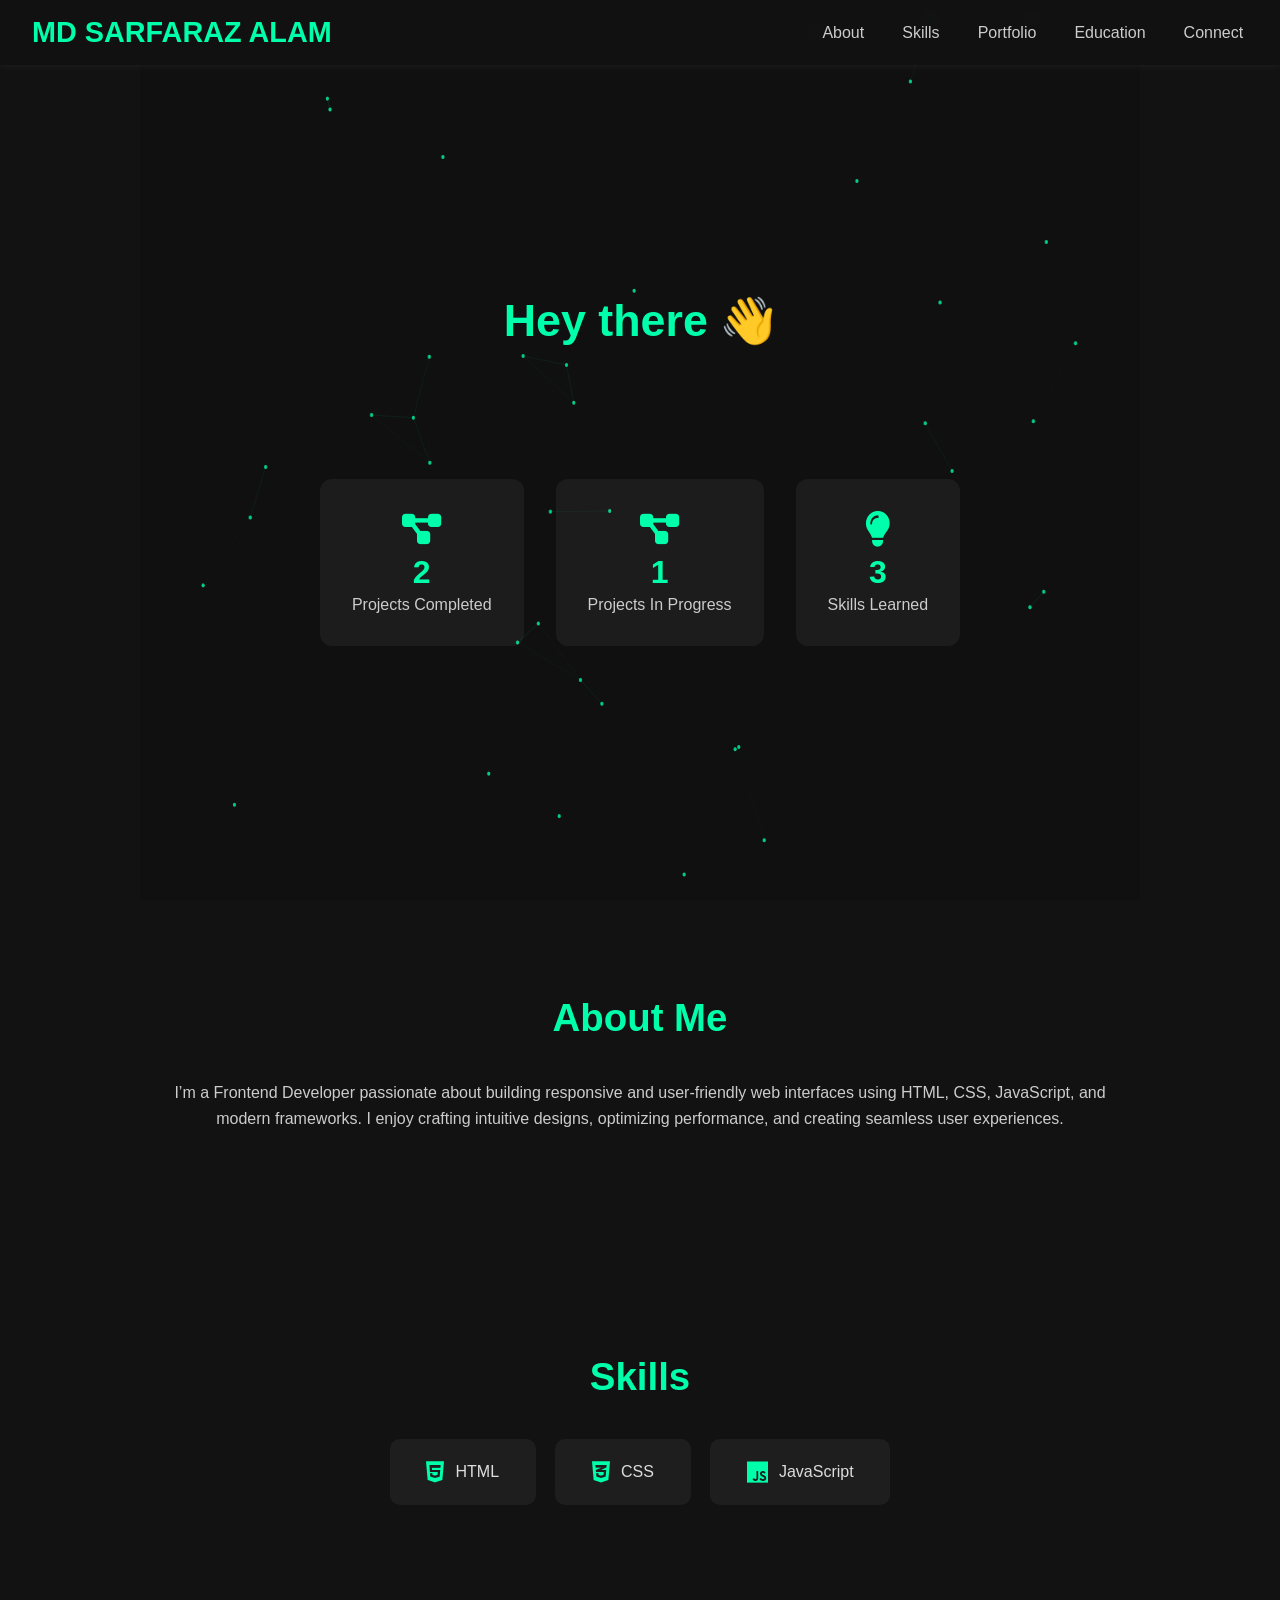
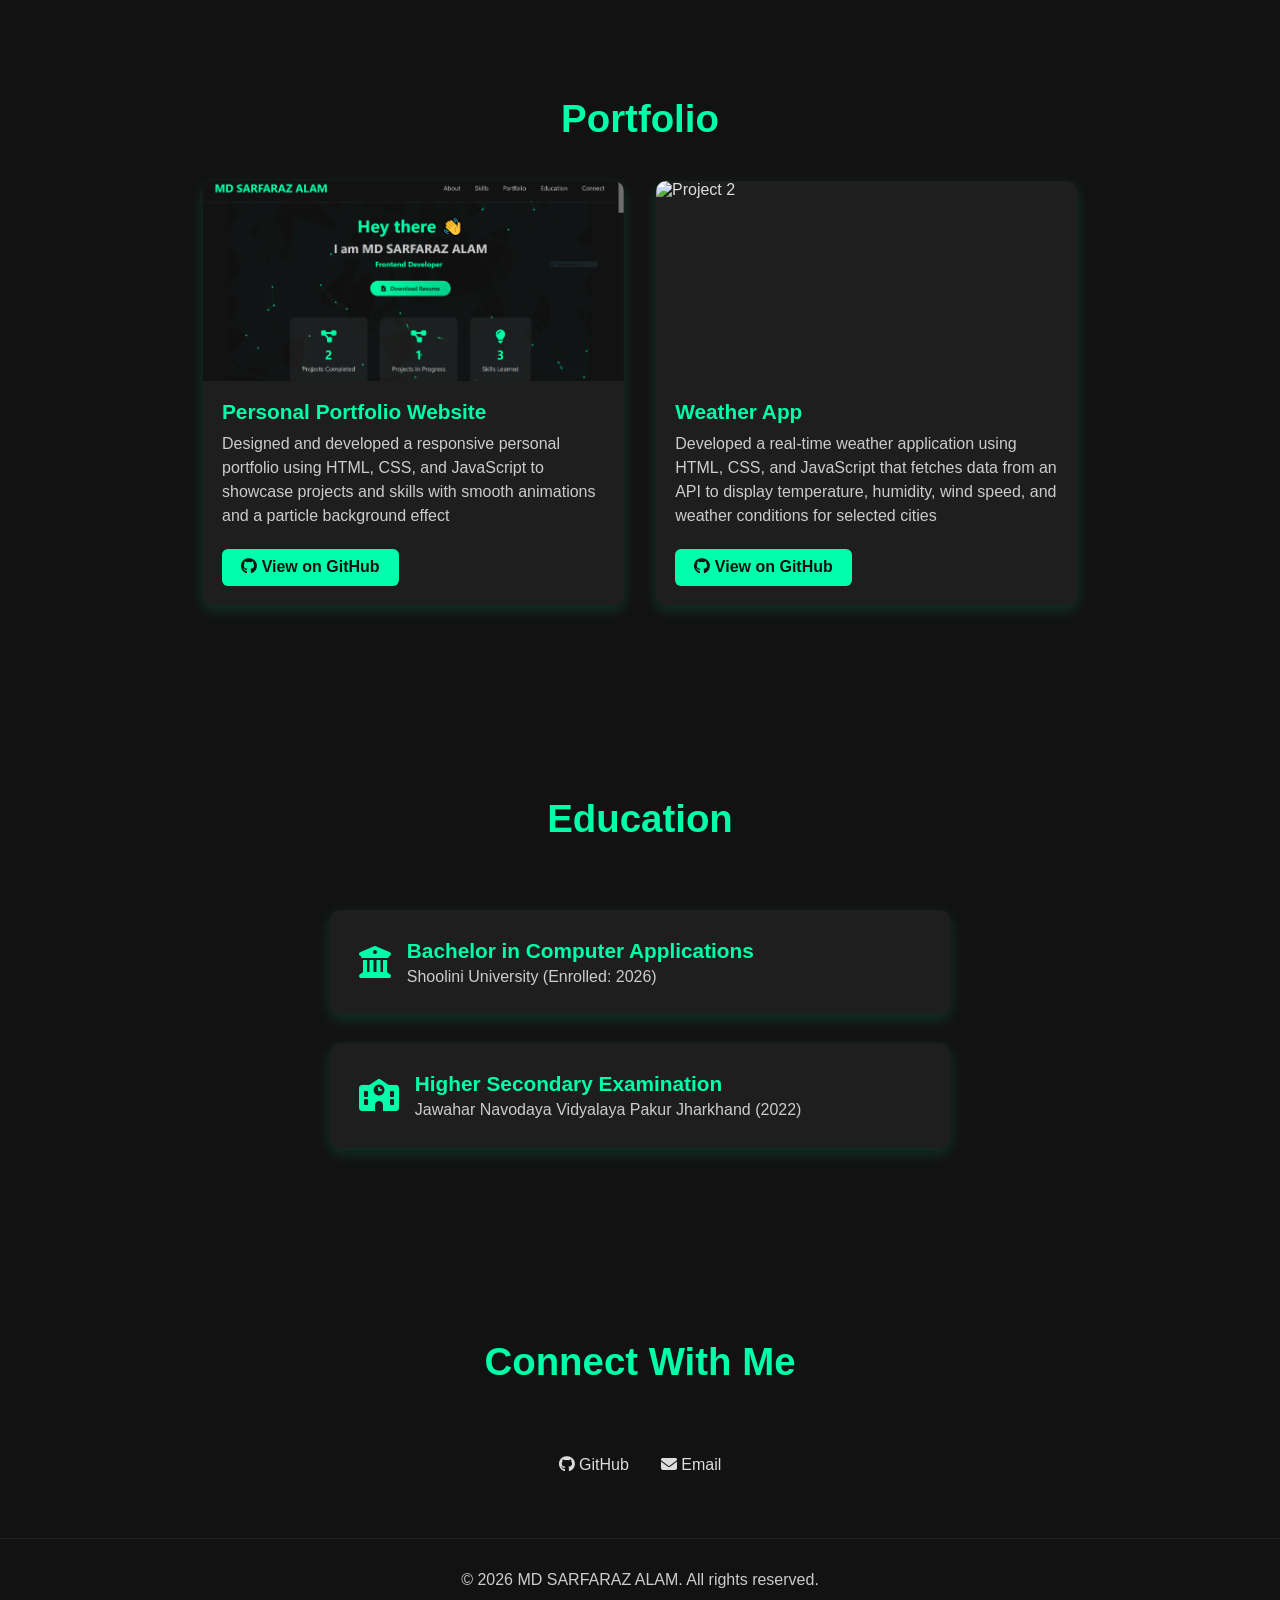
==== commit 0aa4dbc2: "Update index.html" ====
--- a/index.html
+++ b/index.html
@@ -79,7 +79,7 @@
     <h2>Portfolio</h2>
     <div class="projects-container">
       <div class="project">
-        <img src="portfolio.jpeg" alt="Project 1">
+        <img src="portfolio.PNG" alt="Project 1">
         <div class="project-content">
           <h3>Personal Portfolio Website</h3>
           <p>Designed and developed a responsive personal portfolio using HTML, CSS, and JavaScript to showcase projects and skills with smooth animations and a particle background effect</p>
@@ -88,7 +88,7 @@
       </div>
 
       <div class="project">
-        <img src="weather.jpeg" alt="Project 2">
+        <img src="weather.JPEG" alt="Project 2">
         <div class="project-content">
           <h3>Weather App</h3>
           <p>Developed a real-time weather application using HTML, CSS, and JavaScript that fetches data from an API to display temperature, humidity, wind speed, and weather conditions for selected cities</p>
--- a/style.css
+++ b/style.css
@@ -0,0 +1,455 @@
+/* ===== Global Styles ===== */
+* {
+  margin: 0;
+  padding: 0;
+  box-sizing: border-box;
+  font-family: 'Segoe UI', sans-serif;
+}
+
+body {
+  background: #121212;
+  color: #ddd;
+  scroll-behavior: smooth;
+}
+
+a {
+  text-decoration: none;
+  color: inherit;
+}
+
+/* ===== Header ===== */
+header {
+  position: fixed;
+  top: 0;
+  width: 100%;
+  padding: 1rem 2rem;
+  display: flex;
+  justify-content: space-between;
+  align-items: center;
+  background: rgba(18, 18, 18, 0.95);
+  backdrop-filter: blur(8px);
+  box-shadow: 0 2px 8px rgba(255, 255, 255, 0.05);
+  z-index: 1000;
+}
+
+header h1 {
+  font-size: 1.8rem;
+  color: #00ffaa;
+  font-weight: 700;
+}
+
+nav a {
+  margin-left: 1.5rem;
+  font-weight: 500;
+  color: #ccc;
+  padding: 0.3rem;
+  transition: 0.3s;
+}
+
+nav a.active {
+  color: #00ffaa;
+  border-bottom: 2px solid #00ffaa;
+}
+
+nav a:hover {
+  color: #00ffaa;
+}
+
+/* ===== Hero Section ===== */
+.hero {
+  position: relative;
+  display: flex;
+  flex-direction: column;
+  align-items: center;
+  justify-content: center;
+  text-align: center;
+  padding: 6rem 2rem 4rem;
+  overflow: hidden;
+  color: #00ffaa;
+  min-height: 100vh;
+}
+
+#hero-bg {
+  position: absolute;
+  top: 0;
+  left: 0;
+  width: 100%;
+  height: 100%;
+  z-index: 0;
+}
+
+.hero-text {
+  z-index: 1;
+}
+
+.hero-text h1, .hero-text h2 {
+  margin: 0.5rem 0;
+  font-weight: 700;
+}
+
+.hero-text h1 {
+  font-size: 2.8rem;
+}
+
+.hero-text h2 {
+  font-size: 2rem;
+  color: #ccc;
+}
+
+/* ===== Blinking Cursor ===== */
+.blink::after {
+  content: "|";
+  display: inline-block;
+  margin-left: 3px;
+  animation: blink 1.2s infinite;
+}
+
+@keyframes blink {
+  0%, 50%, 100% { opacity: 1; }
+  25%, 75% { opacity: 0; }
+}
+
+/* ===== Resume Button ===== */
+.resume-btn {
+  display: inline-block;
+  margin: 2rem 0 1.5rem 0;
+  padding: 0.6rem 1.8rem;
+  font-size: 0.95rem;
+  font-weight: 600;
+  color: #121212;
+  background: linear-gradient(135deg, #00ffaa, #00cc88);
+  border-radius: 50px;
+  text-decoration: none;
+  opacity: 0;
+  transform: translateY(20px);
+  transition: opacity 1s ease, transform 1s ease;
+  z-index: 1;
+}
+
+.resume-btn.show {
+  opacity: 1;
+  transform: translateY(0);
+}
+
+.resume-btn i {
+  margin-right: 0.5rem;
+  transition: transform 0.3s;
+}
+
+.resume-btn:hover i {
+  transform: translateY(3px);
+}
+
+.resume-btn:hover {
+  box-shadow: 0 6px 18px rgba(0, 255, 170, 0.45);
+  background: linear-gradient(135deg, #00cc88, #00ffaa);
+}
+
+/* ===== Stats Boxes ===== */
+.stats {
+  display: flex;
+  justify-content: center;
+  flex-wrap: wrap;
+  gap: 2rem;
+  margin-top: 2rem;
+  z-index: 1;
+}
+
+.stat {
+  background: rgba(255, 255, 255, 0.05);
+  padding: 2rem;
+  border-radius: 12px;
+  min-width: 160px;
+  text-align: center;
+  transition: 0.3s;
+}
+
+.stat i {
+  font-size: 2.2rem;
+  color: #00ffaa;
+  margin-bottom: 0.5rem;
+  display: block;
+}
+
+.stat h3 {
+  font-size: 2rem;
+  margin-bottom: 0.3rem;
+}
+
+.stat p {
+  font-size: 1rem;
+  color: #ccc;
+}
+
+.stat:hover {
+  transform: translateY(-5px);
+  box-shadow: 0 8px 20px rgba(0, 255, 170, 0.2);
+}
+
+/* ===== General Sections ===== */
+section {
+  padding: 6rem 2rem;
+  max-width: 1000px;
+  margin: auto;
+  width: 100%;
+}
+
+section h2 {
+  font-size: 2.4rem;
+  margin-bottom: 2.5rem;
+  text-align: center;
+  color: #00ffaa;
+}
+
+#about {
+  text-align: center;
+}
+
+#about p {
+  margin-bottom: 2rem;
+  line-height: 1.6;
+  color: #ccc;
+}
+
+/* ===== Skills (Fixed: Container Class) ===== */
+.skills-container {
+  display: flex;
+  flex-wrap: wrap;
+  justify-content: center;
+  gap: 1.2rem;
+  margin-top: 1rem;
+}
+
+.skill {
+  background: #1e1e1e;
+  padding: 1.3rem 2.3rem;
+  border-radius: 10px;
+  display: flex;
+  align-items: center;
+  gap: 0.7rem;
+  font-weight: 500;
+  color: #ddd;
+  transition: 0.3s;
+  cursor: default;
+}
+
+.skill i {
+  font-size: 1.5rem;
+  color: #00ffaa;
+}
+
+.skill:hover {
+  transform: translateY(-5px);
+  box-shadow: 0 10px 25px rgba(0, 255, 170, 0.25);
+}
+
+/* ===== Portfolio ===== */
+.portfolio {
+  display: flex;
+  flex-direction: column;
+  gap: 2rem;
+  justify-content: center;
+}
+
+.projects-container {
+  display: flex;
+  flex-wrap: wrap;
+  gap: 2rem;
+  justify-content: center;
+}
+
+.project {
+  flex: 1 1 45%;
+  max-width: 45%;
+  background: #1e1e1e;
+  border-radius: 10px;
+  overflow: hidden;
+  box-shadow: 0 5px 15px rgba(0, 255, 170, 0.15);
+  transition: 0.3s;
+  display: flex;
+  flex-direction: column;
+}
+
+.project img {
+  width: 100%;
+  height: 200px;
+  object-fit: cover;
+  transition: transform 0.4s;
+}
+
+.project-content {
+  padding: 1.2rem;
+}
+
+.project-content h3 {
+  color: #00ffaa;
+  font-size: 1.3rem;
+  margin-bottom: 0.5rem;
+}
+
+.project-content p {
+  color: #ccc;
+  margin-bottom: 0.8rem;
+  line-height: 1.5;
+}
+
+.project-btn {
+  display: inline-block;
+  padding: 0.6rem 1.2rem;
+  background: #00ffaa;
+  color: #121212;
+  border-radius: 6px;
+  font-weight: 600;
+  transition: 0.3s;
+  margin-top: 0.5rem;
+}
+
+.project-btn:hover {
+  background: #00cc88;
+  transform: scale(1.05);
+}
+
+.project:hover img {
+  transform: scale(1.05);
+}
+
+.project:hover {
+  transform: translateY(-5px);
+  box-shadow: 0 12px 35px rgba(0, 255, 170, 0.3);
+}
+
+/* ===== Education (Fixed: Centered & Aligned) ===== */
+#education {
+  display: flex;
+  flex-direction: column;
+  align-items: center;
+  gap: 1.8rem;
+}
+
+.edu-item {
+  background: #1e1e1e;
+  padding: 1.8rem;
+  border-radius: 10px;
+  width: 100%;
+  max-width: 620px;
+  display: flex;
+  align-items: center;
+  gap: 1rem;
+  box-shadow: 0 5px 15px rgba(0, 255, 170, 0.15);
+  margin: 0 auto; /* Centers the card horizontally */
+}
+
+.edu-item i {
+  color: #00ffaa;
+  flex-shrink: 0;
+}
+
+.edu-text {
+  display: flex;
+  flex-direction: column;
+  text-align: left;
+}
+
+.edu-text h3 {
+  color: #00ffaa;
+  margin-bottom: 0.3rem;
+  font-size: 1.3rem;
+}
+
+.edu-text p {
+  color: #ccc;
+  font-size: 1rem;
+}
+
+/* ===== Contact (Fixed: Side-by-Side Buttons) ===== */
+#contact {
+  text-align: center;
+  display: flex;
+  flex-direction: column;
+  align-items: center;
+  gap: 2rem;
+  padding-bottom: 4rem;
+}
+
+.contact-buttons {
+  display: flex;
+  flex-direction: row;
+  justify-content: center;
+  align-items: center;
+  gap: 2rem;
+  flex-wrap: wrap;
+}
+
+.contact a {
+  display: inline-flex;
+  align-items: center;
+  justify-content: center;
+  gap: 0.6rem;
+  padding: 1rem 2rem;
+  border-radius: 8px;
+  background: #00ffaa;
+  color: #121212;
+  font-weight: 600;
+  transition: all 0.3s ease;
+  font-size: 1.1rem;
+  text-decoration: none;
+  box-shadow: 0 4px 10px rgba(0, 255, 170, 0.2);
+}
+
+.contact a:hover {
+  background: #00cc88;
+  transform: translateY(-3px);
+  box-shadow: 0 6px 15px rgba(0, 255, 170, 0.4);
+}
+
+/* ===== Footer ===== */
+footer {
+  text-align: center;
+  padding: 2rem;
+  background: #121212;
+  color: #ccc;
+  border-top: 1px solid #222;
+  width: 100%;
+}
+
+/* ===== Responsive ===== */
+@media(max-width: 768px) {
+  .project {
+    flex: 1 1 100%;
+    max-width: 100%;
+  }
+  
+  .skill {
+    padding: 1rem 1.8rem;
+  }
+  
+  .edu-item {
+    flex-direction: column;
+    align-items: center;
+    text-align: center;
+  }
+  
+  .edu-text {
+    text-align: center;
+  }
+  
+  header {
+    flex-direction: column;
+    gap: 1rem;
+  }
+  
+  nav a {
+    margin: 0 0.5rem;
+  }
+  
+  /* Stack buttons on very small screens */
+  .contact-buttons {
+    flex-direction: column;
+    gap: 1rem;
+    width: 100%;
+  }
+  
+  .contact a {
+    width: 100%;
+  }
+}
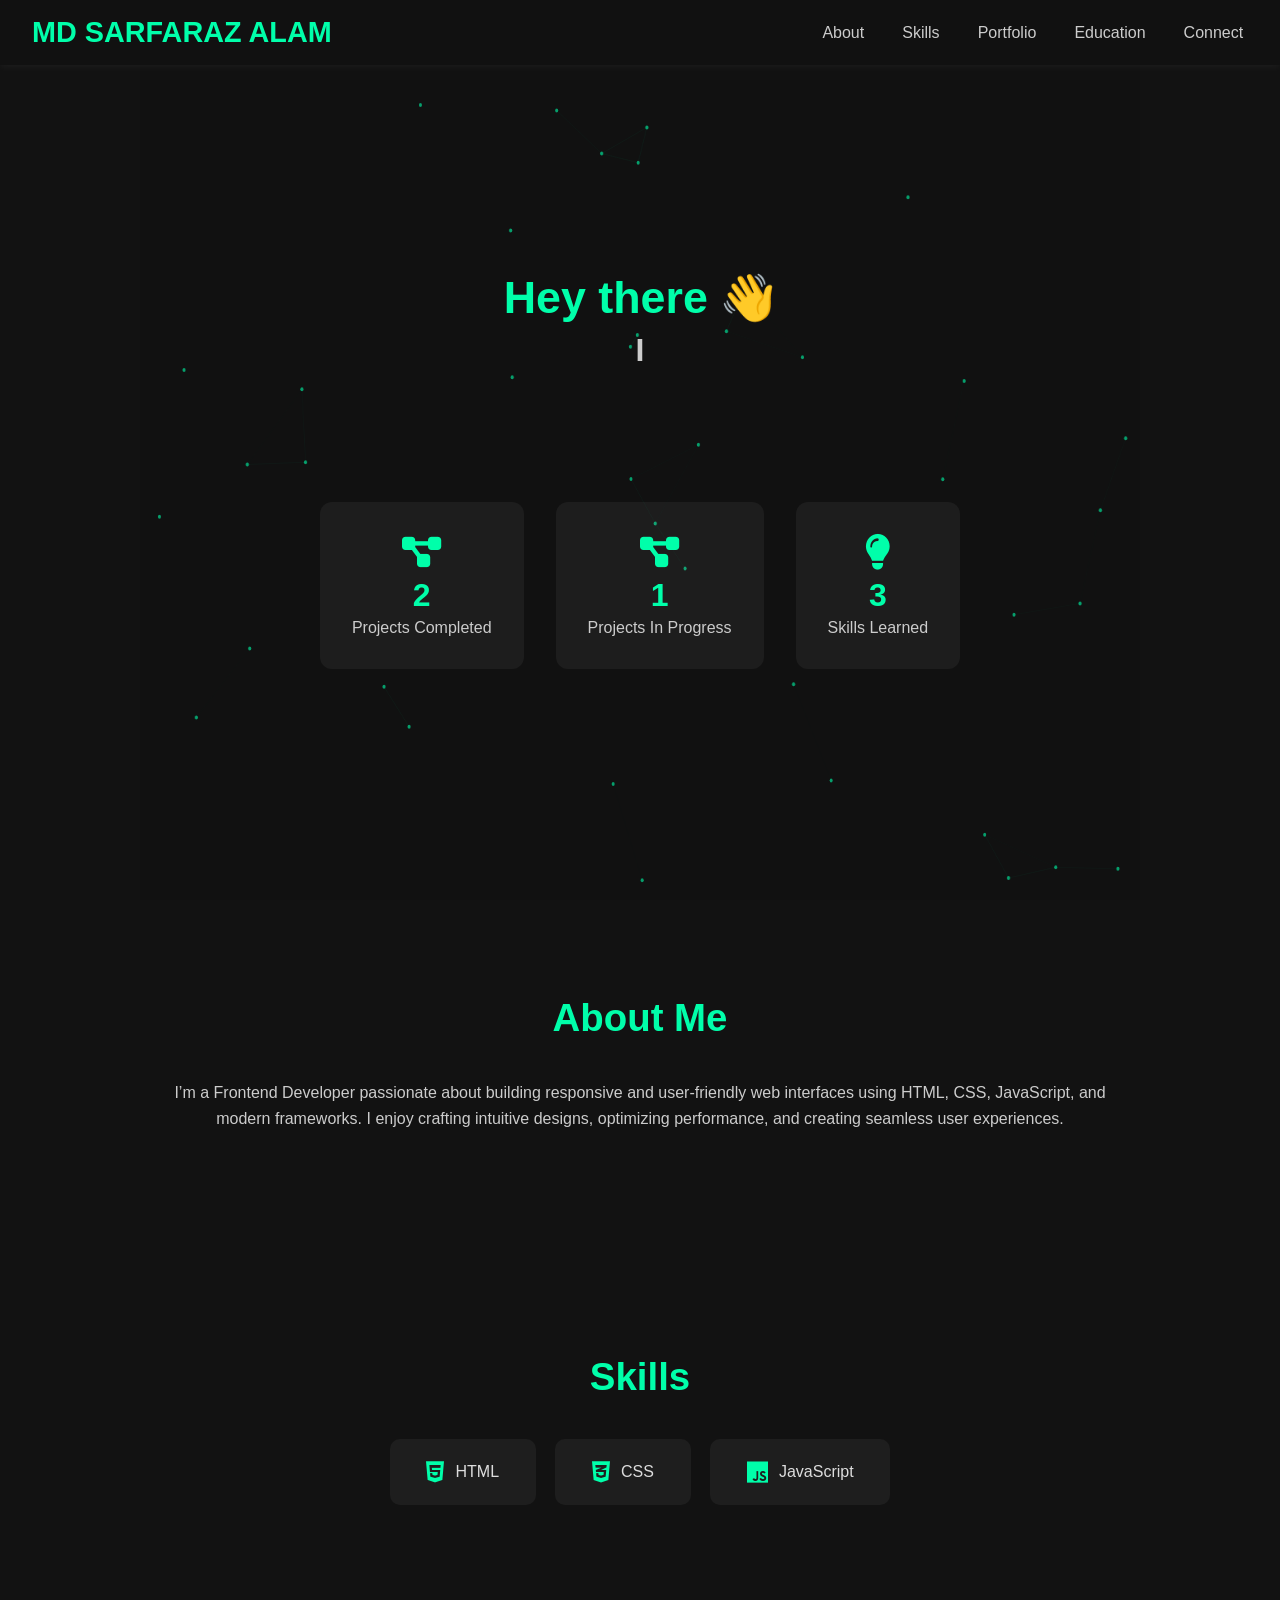
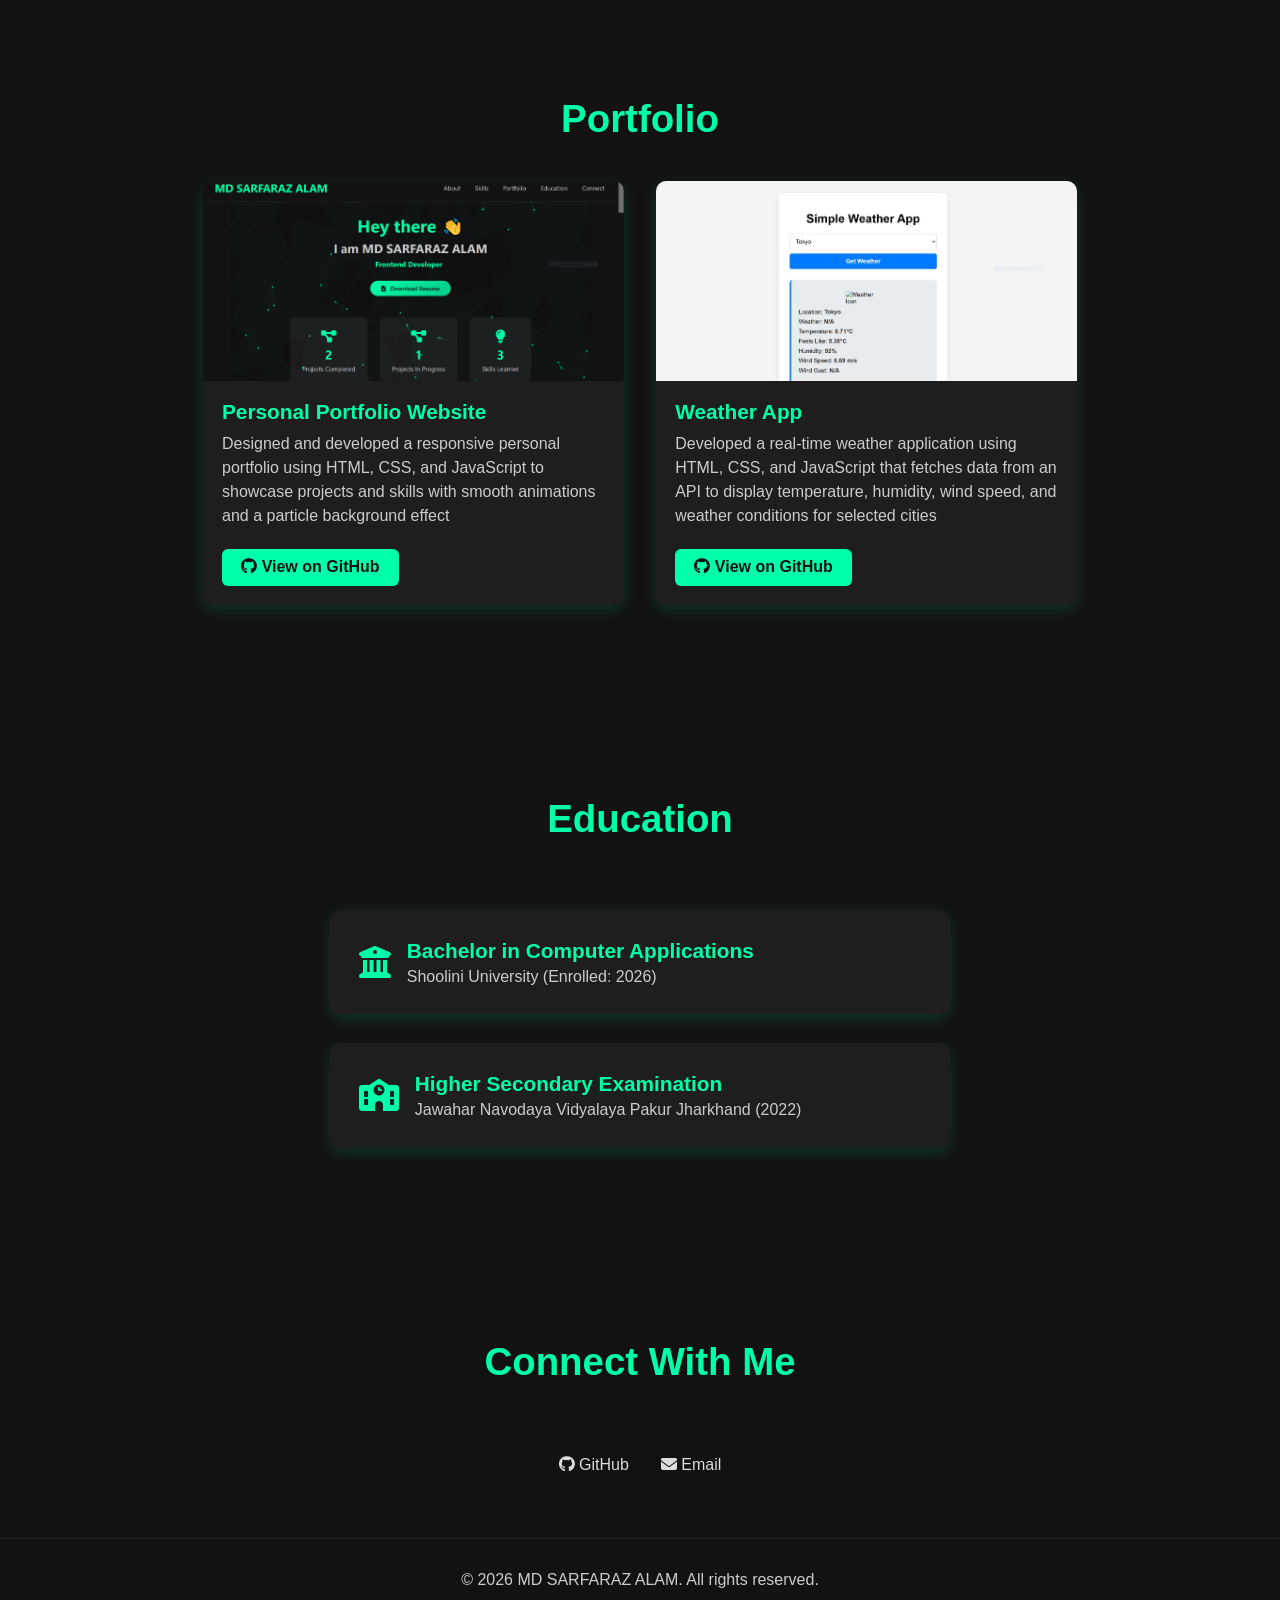
==== commit 4f11fa3b: "Update index.html" ====
--- a/index.html
+++ b/index.html
@@ -88,7 +88,7 @@
       </div>
 
       <div class="project">
-        <img src="weather.JPEG" alt="Project 2">
+        <img src="weather.JPG" alt="Project 2">
         <div class="project-content">
           <h3>Weather App</h3>
           <p>Developed a real-time weather application using HTML, CSS, and JavaScript that fetches data from an API to display temperature, humidity, wind speed, and weather conditions for selected cities</p>
